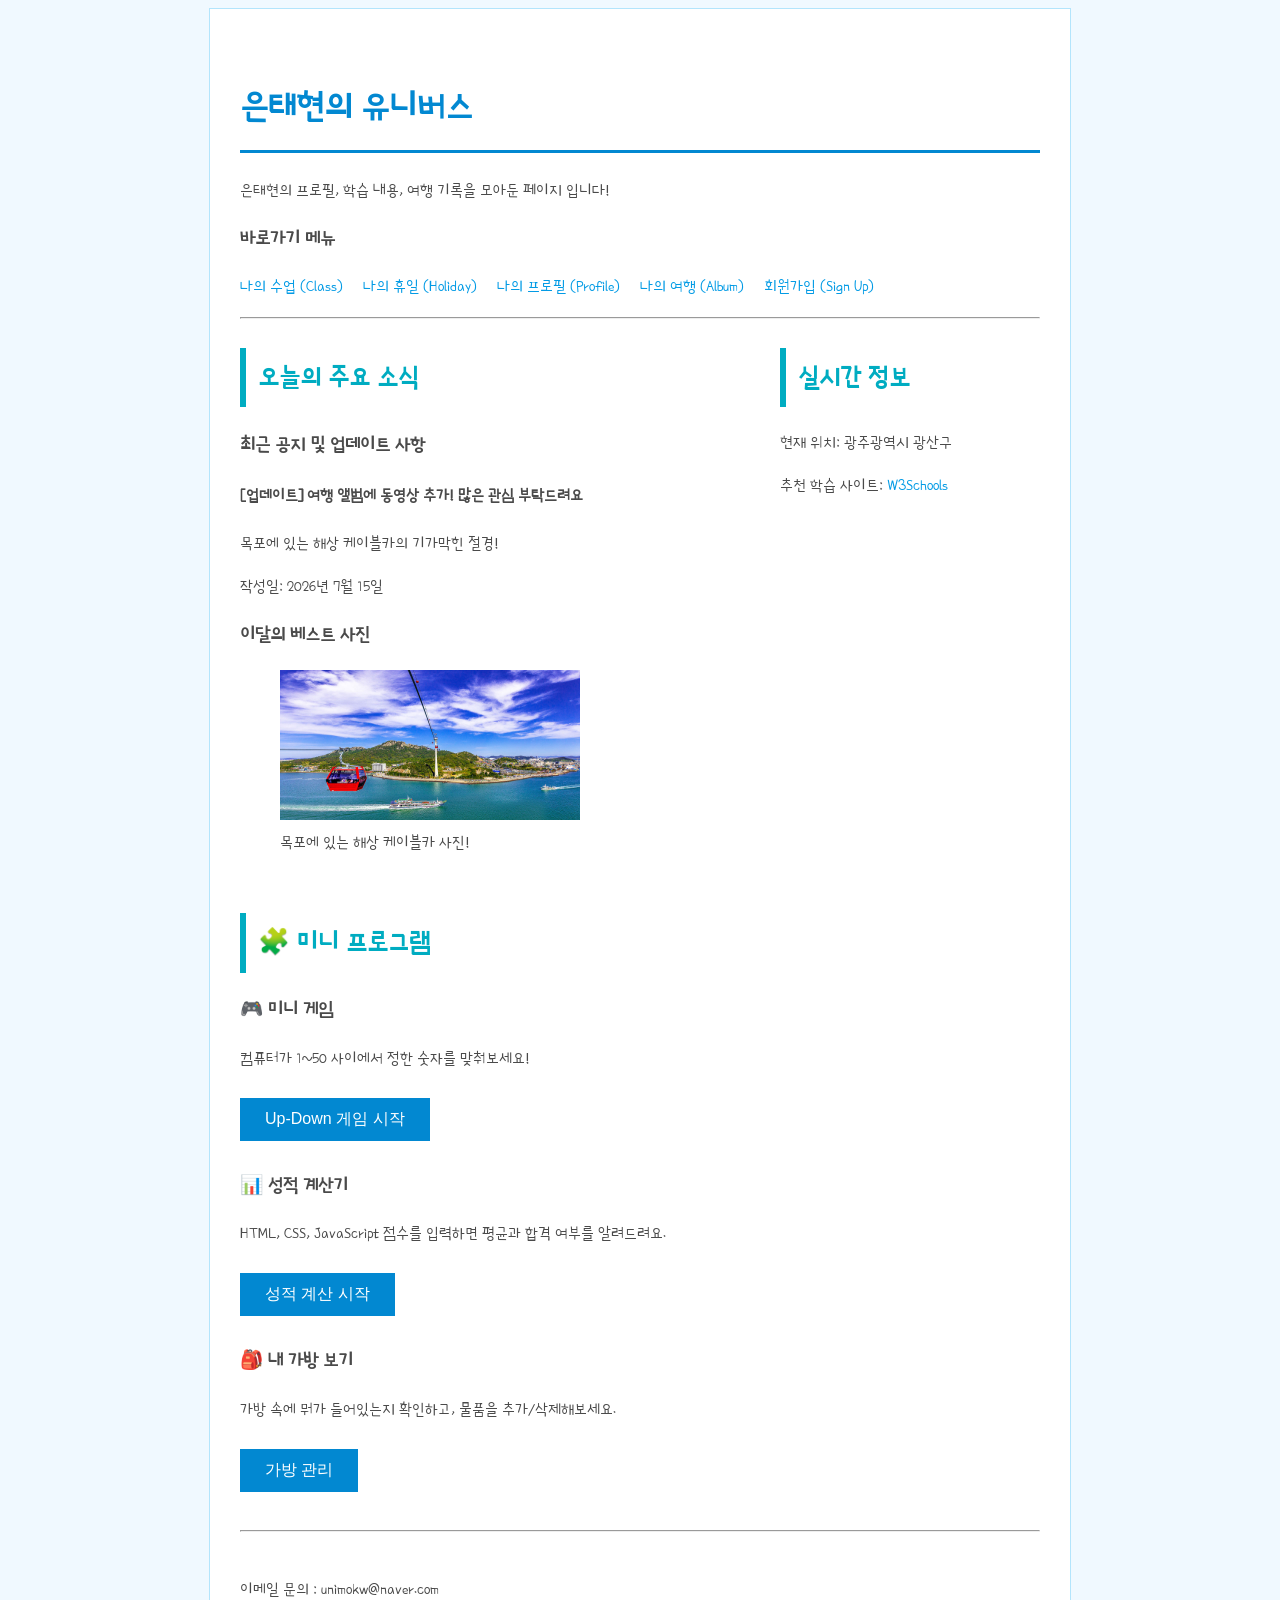
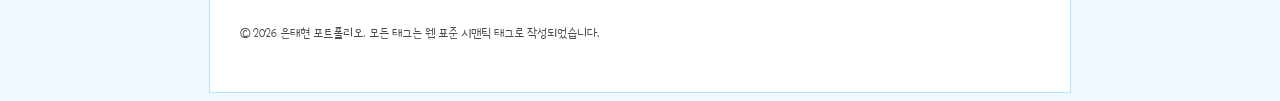
==== html/index.html @ 48a50a59 "0716 과제 - html 리팩토링" ====
<!DOCTYPE html>
<html lang="ko">
    <head>
        <meta charset="UTF-8">
        <meta name="viewport" content="width=device-width, initial-scale=1.0">
        <title>메인 페이지</title>
        <link rel="stylesheet" href="../css/style.css">
    </head>
    <body>
        <div class="container">
            <header>
                <h1 class="hero-title">은태현의 유니버스</h1>
                <p>은태현의 프로필, 학습 내용, 여행 기록을 모아둔 페이지 입니다!</p>
            </header>
            
            <nav>
                <h3>바로가기 메뉴</h3>
                <ul>
                    <li><a href="myClass.html">나의 수업 (Class)</a></li>
                    <li><a href="myHoliday.html">나의 휴일 (Holiday)</a></li>
                    <li><a href="myProfile.html">나의 프로필 (Profile)</a></li>
                    <li><a href="myTrip.html">나의 여행 (Album)</a></li>
                    <li><a href="signUp.html">회원가입 (Sign Up)</a></li>
                </ul>
            </nav>

            <hr>

            <div class="content-wrapper">
                <main>
                    <h2>오늘의 주요 소식</h2>

                    <section>
                        <h3>최근 공지 및 업데이트 사항</h3>
                        <article>
                            <h4>[업데이트] 여행 앨범에 동영상 추가! 많은 관심 부탁드려요</h4>
                            <p>목포에 있는 해상 케이블카의 기가막힌 절경!</p>
                            <p>작성일: <time datetime="2026-07-15">2026년 7월 15일</time></p>
                        </article>
                    </section>

                    <section>
                        <h3>이달의 베스트 사진</h3>
                        <figure>
                            <img src="../media/목포해상케이블카.jpg" width="300" height="150" alt="목포 해상 케이블카">
                            <figcaption>목포에 있는 해상 케이블카 사진!</figcaption>
                        </figure>
                    </section>
                </main>

                <aside>
                <h2> 실시간 정보</h2>
                <p>현재 위치: 광주광역시 광산구 </p>
                <p>추천 학습 사이트: <a href="ttps://www.w3schools.com" target="_blank">W3Schools</a></p>
                </aside>

                <section class="mini-apps">
                    <h2>🧩 미니 프로그램</h2>

                    <section>
                        <h3>🎮 미니 게임</h3>
                        <p>컴퓨터가 1~50 사이에서 정한 숫자를 맞춰보세요!</p>
                        <button type="button" class="btn-submit" onclick="startUpDownGame()">Up-Down 게임 시작</button>
                    </section>

                    <section>
                        <h3>📊 성적 계산기</h3>
                        <p>HTML, CSS, JavaScript 점수를 입력하면 평균과 합격 여부를 알려드려요.</p>
                        <button type="button" class="btn-submit" onclick="calculateGrade()">성적 계산 시작</button>
                    </section>

                    <section>
                        <h3>🎒 내 가방 보기</h3>
                        <p>가방 속에 뭐가 들어있는지 확인하고, 물품을 추가/삭제해보세요.</p>
                        <button type="button" class="btn-submit" onclick="manageBag()">가방 관리</button>
                    </section>
                </section>
                <hr>

                <footer>
                    <p>이메일 문의 : unimokw@naver.com</p>
                    <p><small>© 2026 은태현 포트폴리오. 모든 태그는 웹 표준 시맨틱 태그로 작성되었습니다.</small></p>
                </footer>
            </div>
        </div>
        <script src="../script/upDown.js"></script>
        <script src="../script/grade.js"></script>
        <script src="../script/bag.js"></script>
    </body>
</html>
---- css/style.css ----
/* 구글 폰트 서버에서 Poor Story(손글씨 느낌 폰트)를 불러옴. @import는 파일 맨 위에 있어야 적용됨. */
@import url('https://fonts.googleapis.com/css2?family=Poor+Story&display=swap');

/* =========================================
   [CSS Variables] 색상 팔레트
   ========================================= */

/*
    :root는 문서 전체(html 최상위)를 가리키는 선택자. 여기에 --변수명: 값; 형태로 커스텀 프로퍼티(CSS 변수)를
    선언해두면, 파일 어디서든 var(--변수명)으로 꺼내 쓸 수 있음.
    지금까지는 #0288d1, #81d4fa 같은 색상 코드가 파일 곳곳에 그대로 반복돼서, 나중에 "메인 색을 바꾸고 싶다"
    같은 요청이 오면 하드코딩된 값을 일일이 찾아서 고쳐야 했음. 변수로 한 곳에 모아두면 여기 값 하나만
    바꿔도 그 변수를 쓰는 모든 곳이 한 번에 바뀌고, 이름(--color-primary 등)만 봐도 "어떤 역할의 색인지"
    바로 알 수 있어서 가독성도 좋아짐.
*/
:root {
    --color-primary: #0288d1;
    --color-primary-dark: #01579b;
    --color-secondary: #00acc1;
    --color-link: #039be5;
    --color-text: #4a4a4a;
    --color-bg: #f0f9ff;
    --color-bg-soft: #f8fdff;
    --color-white: #ffffff;
    --color-border: #81d4fa;
    --color-border-light: #e1f5fe;
    --color-accent-light: #b3e5fc;
}

/* =========================================
   [미션1] 전체 테마 및 텍스트 Styling
   ========================================= */

/*
    body: 페이지 전체 기본값. font-family/color는 자식 요소가 따로 지정 안 하면 그대로 상속됨.
    font-family 바꾸면 전체 글씨체, color 바꾸면 기본 글자색, background-color 바꾸면 전체 배경 톤이 바뀜.
    line-height는 줄간격(font-size 배수) - 키우면 문단이 여유롭게, 줄이면 촘촘해짐.
*/
body {
    font-family: 'Poor Story', cursive;
    line-height: 1.7;
    color: var(--color-text);
    background-color: var(--color-bg);
}

/*
    h1/h2: 제목 태그 꾸미기. body보다 구체적인 선택자라 color가 우선 적용됨.
    font-size(rem = 기본 16px 기준 배수)로 크기, padding으로 테두리 안쪽 여백,
    border-bottom/left로 강조선을 넣어 본문과 구분되게 함.
    h1은 밑줄형(border-bottom), h2는 왼쪽 세로띠형(border-left)으로 서로 다른 느낌을 줌.
*/
h1 {
    color: var(--color-primary);
    font-size: 2.2rem;
    padding: 14px 0;
    border-bottom: 3px solid var(--color-primary);
}

h2 {
    color: var(--color-secondary);
    font-size: 1.6rem;
    padding: 8px 0 8px 12px;
    border-left: 6px solid var(--color-secondary);
}

/*
    a / a:hover: 링크 스타일. text-decoration: none으로 기본 밑줄을 없애고,
    :hover(마우스를 올렸을 때만 적용되는 가상 클래스)에서 색을 진하게 바꾸고 밑줄을 다시 보여줘서
    "클릭 가능한 상태"를 알려줌.
*/
a {
    color: var(--color-link);
    text-decoration: none;
}

a:hover {
    color: var(--color-primary-dark);
    text-decoration: underline;
}

/* =========================================
   [미션2] 박스 모델의 이해
   ========================================= */

/*
    .container: 클래스 선택자(.클래스명)라 class="container"가 붙은 요소에만 적용됨.
    width로 박스의 가로 폭을 제한하고, margin: 0 auto(위아래 0, 좌우 auto)를 주면
    브라우저가 남는 좌우 공간을 똑같이 나눠 가져서 박스 자체가 화면 가운데로 이동함
    (박스 모델을 이용한 대표적인 가운데 정렬 방법).
    border/padding/background-color는 이 박스를 하나의 카드처럼 보이게 꾸며줌
    (padding은 테두리 안쪽 여백, border는 테두리 선).
*/
.container {
    width: 800px;
    margin: 0 auto;
    padding: 30px;
    background-color: var(--color-white);
    border: 1px solid var(--color-accent-light);
}

/*
    myTrip.html 전용: .trip-card(여행 사진+설명)와 .video-card(브이로그 영상)를
    그룹 선택자(,)로 묶어서 같은 카드 스타일을 한 번에 적용함.
    background-color/border로 경계를 주고, padding(안쪽 여백)과
    margin(카드 사이 바깥 여백)을 줘서 서로 분리된 카드처럼 보이게 함.
*/
.trip-card,
.video-card {
    background-color: var(--color-bg);
    border: 1px solid var(--color-border);
    padding: 16px;
    margin: 16px 0;
    text-align: center;
}

/*
    myClass.html 전용: 시간표 table 꾸미기.
    table의 width로 테이블 전체 가로 폭을, th/td의 padding으로 셀 안쪽 여백을 넉넉하게 줘서
    답답해 보이지 않게 하고, border로 각 셀의 경계를 명확히 함.
    th는 배경색+글자색을 반전시켜 "제목 행"임을 구분되게 함.
    tr:nth-child(even)은 짝수 번째 행에만 배경색을 줘서 줄무늬(지브라) 효과를 내고,
    tr:hover는 마우스를 올린 행만 강조색으로 바뀌어 지금 보고 있는 줄을 찾기 쉽게 함.
*/
table {
    width: 100%;
    border: 1px solid var(--color-border);
}

th {
    background-color: var(--color-primary);
    color: var(--color-white);
    padding: 10px;
}

td {
    padding: 10px;
    border: 1px solid var(--color-border-light);
    text-align: center;
    transition: background-color 0.2s ease;
}

tr:nth-child(even) td {
    background-color: var(--color-bg);
}

tr:hover td {
    background-color: var(--color-accent-light);
}

/* =========================================
   [미션3] 가독성 높은 회원가입 폼
   ========================================= */

/*
    1) 입력창 크기 키우기
    signUp.html의 텍스트/비밀번호/날짜 입력창에는 공통으로 class="form-input"을 붙여뒀고,
    select/textarea는 태그 이름 자체로 구분 가능해서 요소 선택자를 그대로 씀.
    padding을 키우면 안쪽 여백이 늘어나 입력창 자체가 커 보이고, font-size를 키우면 글자가 커져 가독성이 좋아짐.
    :focus(입력창을 클릭해서 포커스를 줬을 때만 적용되는 가상 클래스)에서 테두리색을 바꿔서
    지금 어떤 입력창에 커서가 있는지 한눈에 보이게 함.
*/
.form-input,
select,
textarea {
    padding: 8px 10px;
    font-size: 1rem;
    border: 1px solid var(--color-border);
    background-color: var(--color-white);
    color: var(--color-text);
}

.form-input:focus,
select:focus,
textarea:focus {
    border: 1px solid var(--color-primary);
    background-color: var(--color-bg);
}

/*
    2) fieldset 그룹 테두리 다듬기
    브라우저 기본 fieldset 테두리는 얇고 회색이라 밋밋함. border 두께/색을 바꾸고
    padding으로 안쪽 여백을, margin으로 그룹 사이 바깥 여백을 줘서 그룹이 서로 답답하지 않게 분리됨.
    legend(그룹 제목)는 color/font-size로 강조해서 "여기부터 새로운 입력 그룹"임을 알려줌.
*/
fieldset {
    border: 2px solid var(--color-border);
    padding: 16px 20px;
    margin: 16px 0;
    background-color: var(--color-bg-soft);
}

legend {
    color: var(--color-primary);
    font-size: 1.1rem;
    padding: 0 8px;
}

/*
    3) 버튼 꾸미기
    .btn-submit(제출)은 배경을 꽉 채운 파란 버튼으로, .btn-reset(초기화)은 테두리만 있는
    흰 배경 버튼으로 구분해서 "이게 더 중요한 동작"이라는 걸 색으로 알려줌.
    :hover에서 색을 진하게/연하게 바꿔서 버튼 위에 마우스가 있음을 알려줌.
*/
.btn-submit {
    background-color: var(--color-primary);
    color: var(--color-white);
    border: 1px solid var(--color-primary);
    padding: 10px 24px;
    font-size: 1rem;
    margin: 10px 8px 10px 0;
}

.btn-submit:hover {
    background-color: var(--color-primary-dark);
    border: 1px solid var(--color-primary-dark);
}

.btn-reset {
    background-color: var(--color-white);
    color: var(--color-primary);
    border: 1px solid var(--color-primary);
    padding: 10px 24px;
    font-size: 1rem;
    margin: 10px 8px;
}

.btn-reset:hover {
    background-color: var(--color-bg);
}

/* =========================================
   [미션4] Flex와 Grid로 레이아웃 잡기
   ========================================= */

/*
    index.html 전용: "바로가기 메뉴"의 ul을 Flexbox로 바꿈.
    display: flex를 주면 li(원래는 위→아래로 쌓이는 block 요소)들이 가로 한 줄로 나란히 배치됨.
    list-style: none으로 기본 점(•) 마커를 없애고, gap으로 항목 사이 간격을 주고,
    padding: 0으로 ul 기본 들여쓰기를 제거해서 메뉴처럼 보이게 함.
    flex-wrap: wrap을 주면 화면이 좁아져 한 줄에 다 안 들어갈 때 다음 줄로 자연스럽게 넘어감.
*/
nav ul {
    display: flex;
    flex-wrap: wrap;
    list-style: none;
    gap: 12px 20px;
    padding: 0;
}

/*
    index.html 전용: .content-wrapper(main + aside + hr + footer를 담은 박스)를 Flexbox 컨테이너로 만들어
    main과 aside가 세로로 쌓이지 않고 가로로 나란히 배치되게 함.
    flex-wrap: wrap을 켜두고, hr/footer에는 flex-basis: 100%를 줘서
    "한 줄을 통째로 차지하게" 만들어 강제로 다음 줄로 넘어가게 하는 방식임
    (main+aside가 첫 줄을 이미 꽉 채웠기 때문에, 100%를 요구하는 다음 요소는 자리가 없어 줄바꿈됨).
*/
.content-wrapper {
    display: flex;
    flex-wrap: wrap;
    gap: 20px;
}

/*
    main은 flex: 2, aside는 flex: 1로 줘서 가로 공간을 2:1 비율로 나눠 가짐
    (main이 핵심 콘텐츠라 더 넓게, aside는 보조 정보라 좁게).
*/
.content-wrapper main {
    flex: 2;
    min-width: 0;
}

.content-wrapper aside {
    flex: 1;
    min-width: 0;
}

/* hr, footer, .mini-apps는 항상 자기 줄을 통째로 차지하게 해서 main/aside 아래로 자연스럽게 이어지게 함 */
.content-wrapper hr,
.content-wrapper footer,
.content-wrapper .mini-apps {
    flex-basis: 100%;
}

/*
    myTrip.html 전용: .trip-grid-container(여행 카드 3장을 담은 박스)를 CSS Grid로 바꿔
    카드들을 3열 바둑판 모양으로 배치함.
    grid-template-columns: repeat(3, 1fr)은 "똑같은 폭(1fr)의 열을 3개 만들라"는 뜻이고,
    gap으로 카드 사이 가로/세로 간격을 줌.
*/
.trip-grid-container {
    display: grid;
    grid-template-columns: repeat(3, 1fr);
    gap: 20px;
}

/* 그리드가 이미 gap으로 카드 사이 간격을 만들어주므로, 기존 .trip-card의 위아래 margin은 중복이라 제거함 */
.trip-grid-container .trip-card {
    margin: 0;
}

/*
    카드 안 img 태그에는 HTML width="400" 속성이 박혀 있는데, 3열 그리드에서는 칸 폭이 400px보다 좁아져
    이미지가 카드 밖으로 삐져나올 수 있음. CSS width: 100%로 "부모(카드) 폭에 맞춰라"라고 덮어써서
    칸 크기에 맞게 자연스럽게 줄어들게 하고, height: auto로 원본 가로세로 비율을 유지함.
*/
.trip-grid-container .trip-card img {
    width: 100%;
    height: auto;
}

/*
    signUp.html 전용: 라벨+입력창 한 쌍으로 이루어진 <p class="form-row"> 행들을 Flexbox로 정렬함.
    display: flex + align-items: center로 라벨과 입력창을 세로 가운데 기준으로 나란히 배치하고,
    label에 flex: 0 0 110px(늘어나지도 줄어들지도 않는 고정 110px)를 줘서
    "아이디:", "비밀번호:", "이메일:" 같은 라벨들의 폭이 전부 똑같이 맞춰지게 함
    → 그 뒤에 오는 입력창들의 시작 위치가 세로로 가지런히 정렬되어 보임.
*/
.form-row {
    display: flex;
    align-items: center;
    flex-wrap: wrap;
    gap: 8px;
}

.form-row label {
    flex: 0 0 110px;
    white-space: nowrap;
}

/*
    myProfile.html 전용: 프로필 사진과 타이틀을 담은 header(.profile-header)를 Flexbox로 만듦.
    flex-direction: column을 주면 자식 요소(h1, img)가 HTML에 쓴 순서 그대로 위→아래로 쌓임.
    align-items: flex-start로 왼쪽 정렬을 줘서, 페이지의 나머지 본문(main, footer 등)과
    같은 왼쪽 기준선에 맞춰지게 함(가운데 정렬하면 이 영역만 붕 떠 보이는 느낌이 들어서 제외).
*/
.profile-header {
    display: flex;
    flex-direction: column;
    align-items: flex-start;
    gap: 16px;
}

/* =========================================
   [미션5] 스마트폰에서 보기 (반응형 웹 디자인)
   ========================================= */

/*
    Media Query: 화면 폭이 786px 이하(스마트폰 등 좁은 화면)일 때만 안의 규칙들이 적용됨.
    786px보다 넓은 화면(PC/태블릿)에서는 이 블록이 무시되고 원래(미션4) 스타일 그대로 유지됨.
*/
@media (max-width: 786px) {
    /*
        .container는 width: 800px으로 고정돼 있어서, 화면이 그보다 좁아지면 콘텐츠가 넘쳐
        가로 스크롤이 생기고 레이아웃이 깨짐. 좁은 화면에서는 width: 100%로 바꿔
        "화면 폭에 맞춰라"로 전환하고, box-sizing: border-box로 padding이 폭에 포함되게 해서
        padding 때문에 다시 넘치지 않게 함. padding 자체도 살짝 줄여 여백 낭비를 줄임.
    */
    .container {
        width: 100%;
        box-sizing: border-box;
        padding: 16px;
    }

    /*
        index.html 전용: 미션4에서 가로로 나란히 배치했던 바로가기 메뉴(nav ul)를
        flex-direction: column으로 다시 세로 1열로 쌓음.
    */
    nav ul {
        flex-direction: column;
    }

    /*
        index.html 전용: main과 aside를 가로 2:1로 나눴던 .content-wrapper를
        flex-direction: column으로 바꿔 위아래로 쌓이는 세로 1열 구조로 전환함.
        main { flex: 2 }, aside { flex: 1 } 같은 비율 설정은 flex-direction: column에서는
        가로 폭이 아니라 세로 높이 비율로 해석되어 버리므로, flex-basis를 auto로 되돌려
        각자 내용물 높이만큼만 차지하게 함.
    */
    .content-wrapper {
        flex-direction: column;
    }

    .content-wrapper main,
    .content-wrapper aside {
        flex: auto;
    }

    /*
        myTrip.html 전용: 3열이었던 grid-template-columns를 1열로 바꿔서
        카드가 위아래로 하나씩 쌓이게 함.
    */
    .trip-grid-container {
        grid-template-columns: 1fr;
    }

    /*
        signUp.html 전용: 786px 이하에서는 .form-row를 flex-direction: column으로 바꿔
        라벨이 입력창 위에 오도록 세로로 쌓음. 좁은 화면에서 라벨 폭을 110px로 고정해두면
        입력창이 설 자리가 부족해지므로, flex-basis를 auto로 되돌려 라벨이 자기 글자 길이만큼만 차지하게 함.
    */
    .form-row {
        flex-direction: column;
        align-items: flex-start;
    }

    .form-row label {
        flex-basis: auto;
    }

    /*
        myClass.html 전용: 시간표 table은 열이 많아서 화면이 좁아지면 억지로 욱여넣기보다
        가로 스크롤로 보는 게 더 자연스러움. .table-scroll(table을 감싼 div)에 overflow-x: auto를 줘서
        table 폭이 화면보다 넓어지면 그 부분만 좌우로 스크롤할 수 있게 함(레이아웃 자체는 안 깨짐).
    */
    .table-scroll {
        overflow-x: auto;
    }
}

/* =========================================
   [미션6] 생동감을 불어넣는 애니메이션
   ========================================= */

/*
    1) 부드러운 색 전환: transition은 "어떤 속성이 바뀔 때 그 변화를 몇 초에 걸쳐 서서히 보여줄지"를 정함.
    transition이 없으면 :hover로 색이 바뀌는 순간 색이 즉시(0초) 뚝 바뀌어 딱딱해 보임.
    a(내비게이션 메뉴 링크 포함)는 color가, 버튼들은 background-color/color/border-color가
    :hover 시점에 바뀌므로, 그 속성들에 transition을 걸어 부드럽게 바뀌게 함.
*/
a {
    transition: color 0.2s ease;
}

.btn-submit,
.btn-reset {
    transition: background-color 0.2s ease, color 0.2s ease, border-color 0.2s ease;
}

/*
    2) 여행 카드 호버 효과: 평소엔 은은한 그림자만 있다가, 마우스를 올리면(:hover)
    transform: translateY(-8px)로 카드를 위로 8px 띄우고, box-shadow를 더 크고 진하게 바꿔
    "카드가 화면 위로 떠오르는" 느낌을 줌. transition을 걸어두면 이 변화가 순간이동이 아니라
    부드럽게 떠오르는 움직임으로 보임. 사진 카드(.trip-card)뿐 아니라 브이로그 카드(.video-card)에도
    같은 효과를 줘서 "여행 앨범 카드"라는 느낌을 통일시킴.
*/
.trip-card,
.video-card {
    box-shadow: 0 2px 6px rgba(0, 0, 0, 0.08);
    transition: transform 0.25s ease, box-shadow 0.25s ease;
}

.trip-card:hover,
.video-card:hover {
    transform: translateY(-8px);
    box-shadow: 0 14px 24px rgba(0, 0, 0, 0.2);
}

/*
    myProfile.html 전용: 프로필 사진에 마우스를 올리면 transform: scale(1.08)로 살짝(8%) 확대되게 함.
    transition을 걸어 순간적으로 커지는 게 아니라 부드럽게 확대되는 느낌을 줌.
*/
.profile-header img {
    transition: transform 0.25s ease;
}

.profile-header img:hover {
    transform: scale(1.08);
}

/*
    3) index.html 등장 애니메이션: @keyframes로 "시간에 따라 스타일이 어떻게 변할지"를 미리 정의하고,
    animation 속성으로 그 keyframes를 실제 요소에 적용함.
    fadeInDown: 처음엔 투명(opacity: 0)하고 위로 12px 떠있다가(translateY(-12px)),
    끝날 땐 완전히 보이고(opacity: 1) 제자리(translateY(0))로 내려오는 움직임.
    .hero-title(index.html의 h1에만 붙인 클래스)에 이 keyframes를 0.8초 동안 재생해서
    페이지가 열리자마자 타이틀이 부드럽게 나타나 보이게 함. forwards는 애니메이션이 끝난 뒤에도
    마지막 상태(완전히 보이는 상태)를 그대로 유지하라는 뜻.
*/
@keyframes fadeInDown {
    from {
        opacity: 0;
        transform: translateY(-12px);
    }
    to {
        opacity: 1;
        transform: translateY(0);
    }
}

.hero-title {
    animation: fadeInDown 0.8s ease-out forwards;
}
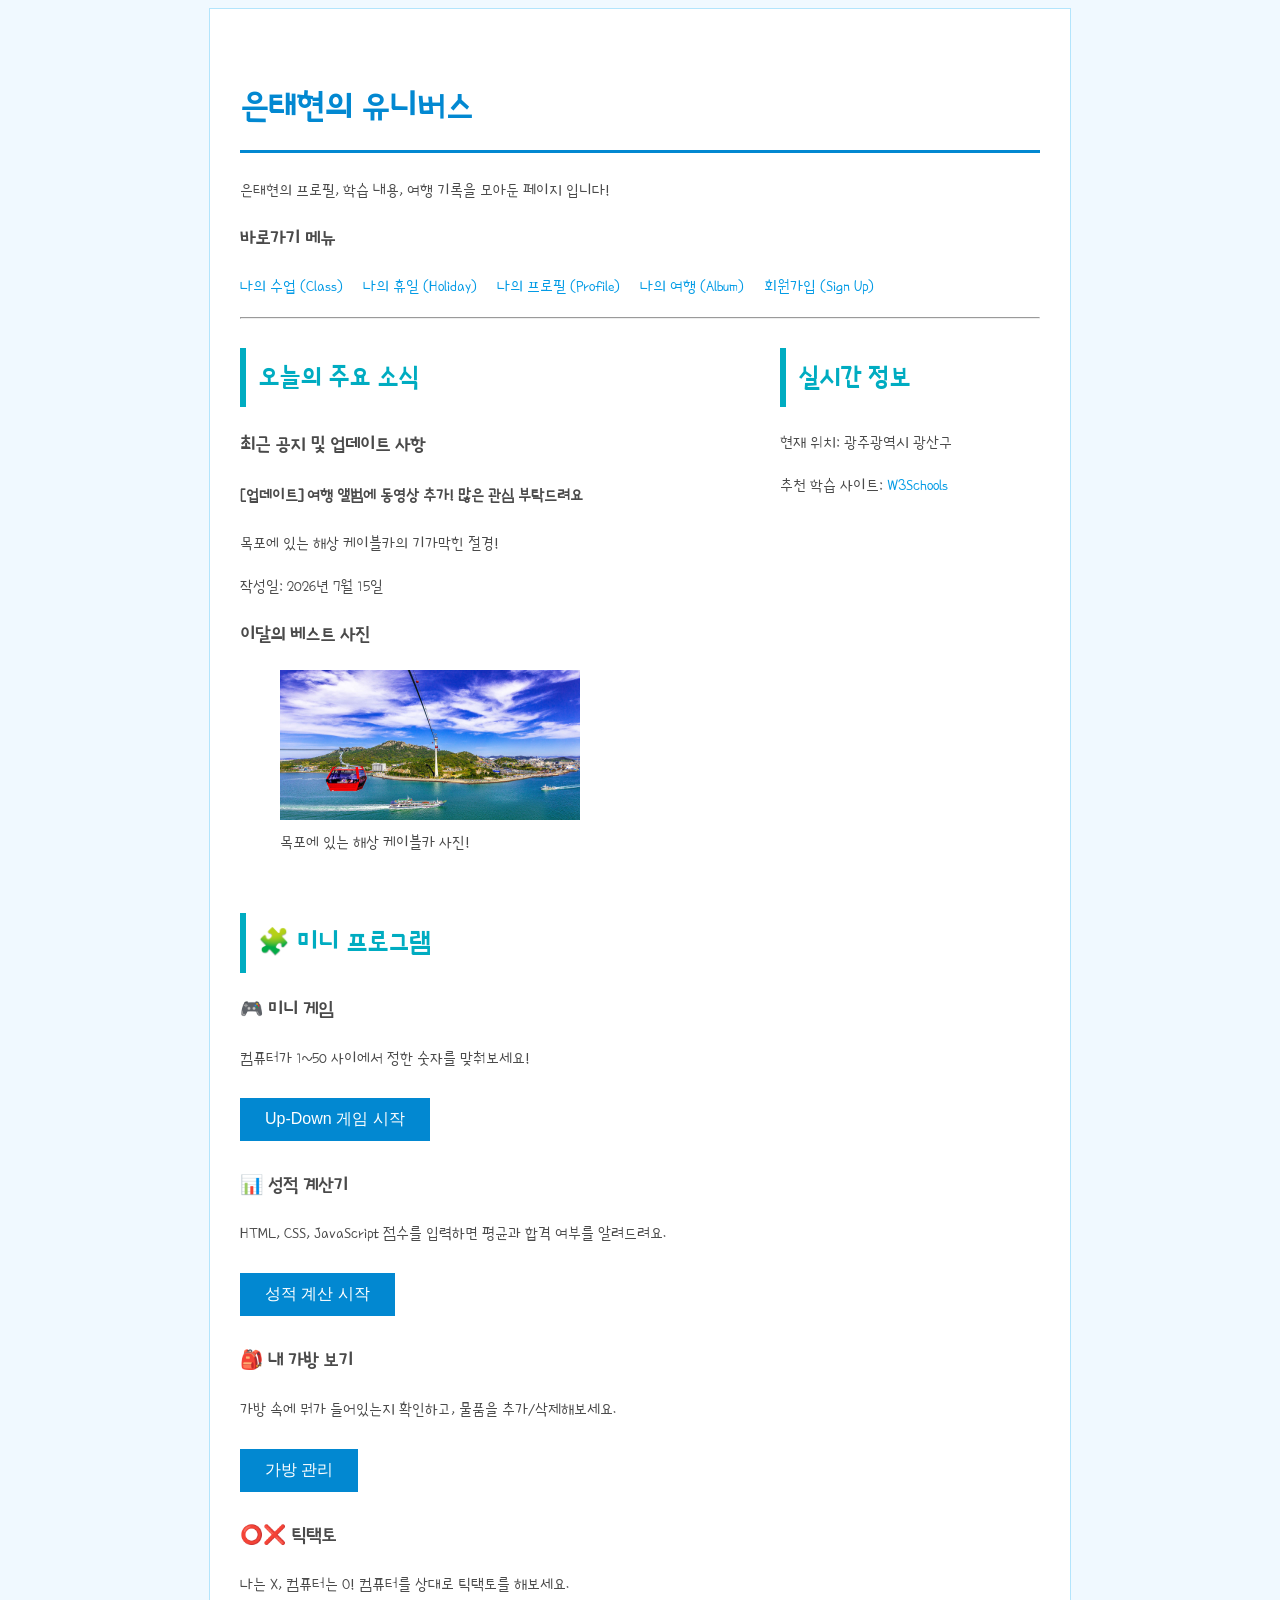
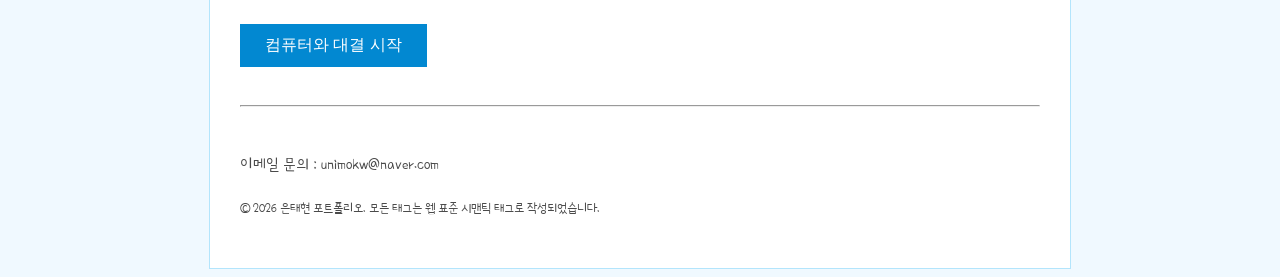
==== commit eb80a68d: "0716 과제 - 회원가입 페이지 size 수정 및 index 페이지 틱택토 기능 추가" ====
--- a/html/index.html
+++ b/html/index.html
@@ -74,6 +74,12 @@
                         <p>가방 속에 뭐가 들어있는지 확인하고, 물품을 추가/삭제해보세요.</p>
                         <button type="button" class="btn-submit" onclick="manageBag()">가방 관리</button>
                     </section>
+
+                    <section>
+                        <h3>⭕❌ 틱택토</h3>
+                        <p>나는 X, 컴퓨터는 O! 컴퓨터를 상대로 틱택토를 해보세요.</p>
+                        <button type="button" class="btn-submit" onclick="playTicTacToe()">컴퓨터와 대결 시작</button>
+                    </section>
                 </section>
                 <hr>
 
@@ -86,5 +92,6 @@
         <script src="../script/upDown.js"></script>
         <script src="../script/grade.js"></script>
         <script src="../script/bag.js"></script>
+        <script src="../script/ticTacToe.js"></script>
     </body>
 </html>
--- a/css/style.css
+++ b/css/style.css
@@ -167,6 +167,7 @@
     border: 1px solid var(--color-border);
     background-color: var(--color-white);
     color: var(--color-text);
+    max-width: 100%;
 }
 
 .form-input:focus,
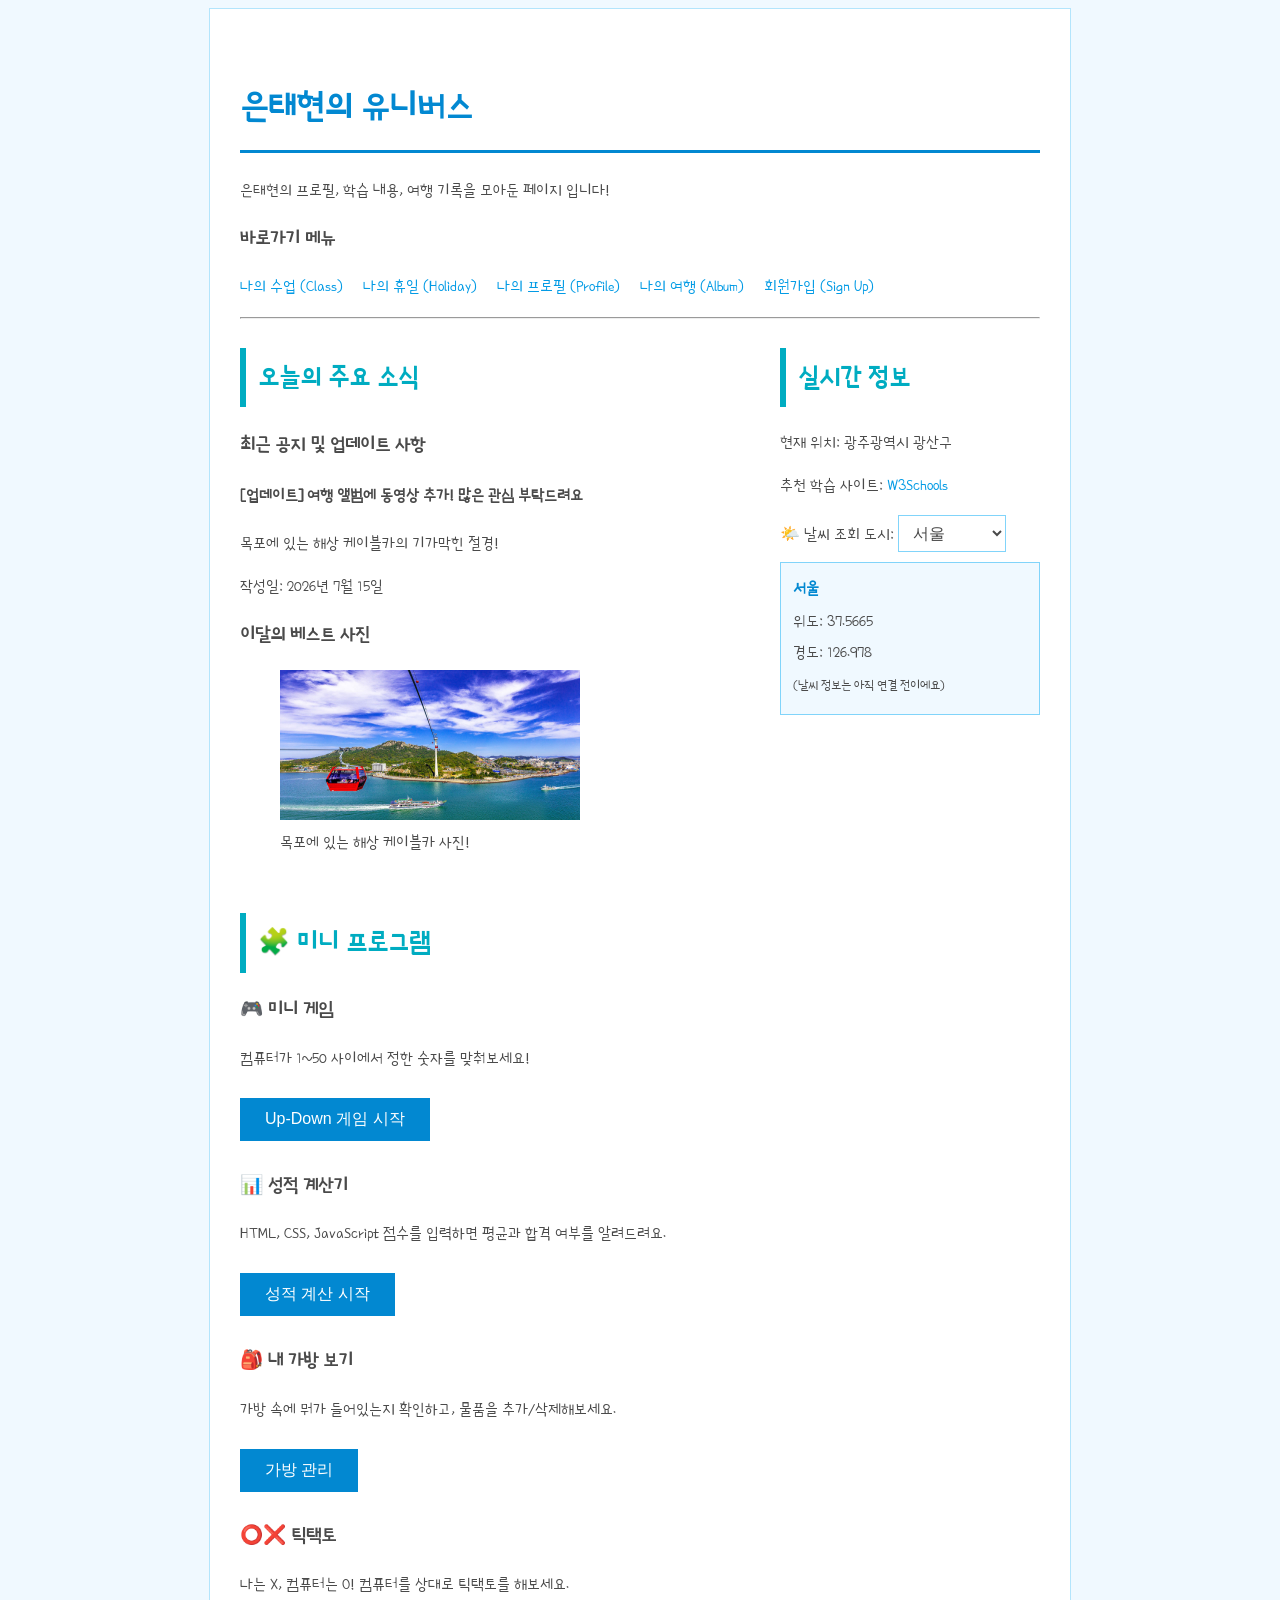
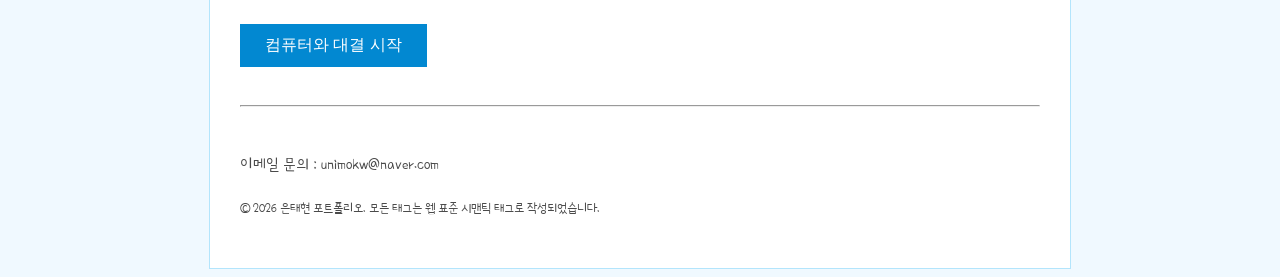
==== commit 581f9904: "0716 과제 - 실시간 날씨 - DOM / 이벤트" ====
--- a/html/index.html
+++ b/html/index.html
@@ -52,6 +52,28 @@
                 <h2> 실시간 정보</h2>
                 <p>현재 위치: 광주광역시 광산구 </p>
                 <p>추천 학습 사이트: <a href="ttps://www.w3schools.com" target="_blank">W3Schools</a></p>
+
+                <div class="weather-widget">
+                    <label for="city-select">🌤️ 날씨 조회 도시: </label>
+                    <select id="city-select">
+                        <optgroup label="국내">
+                            <option value="seoul">서울</option>
+                            <option value="busan">부산</option>
+                            <option value="gwangju">광주</option>
+                            <option value="incheon">인천</option>
+                            <option value="jeju">제주</option>
+                        </optgroup>
+                        <optgroup label="해외">
+                            <option value="tokyo">도쿄</option>
+                            <option value="newyork">뉴욕</option>
+                            <option value="paris">파리</option>
+                            <option value="london">런던</option>
+                            <option value="sydney">시드니</option>
+                        </optgroup>
+                    </select>
+
+                    <div id="weather-box"></div>
+                </div>
                 </aside>
 
                 <section class="mini-apps">
@@ -93,5 +115,6 @@
         <script src="../script/grade.js"></script>
         <script src="../script/bag.js"></script>
         <script src="../script/ticTacToe.js"></script>
+        <script src="../script/weather.js"></script>
     </body>
 </html>
--- a/css/style.css
+++ b/css/style.css
@@ -491,3 +491,24 @@
 .hero-title {
     animation: fadeInDown 0.8s ease-out forwards;
 }
+
+/* index.html 전용: 도시별 날씨(위경도) 조회 위젯. select 아래 여백을 주고, 결과 박스는 카드처럼 꾸밈 */
+.weather-widget {
+    margin-top: 16px;
+}
+
+#weather-box {
+    margin-top: 10px;
+    padding: 12px;
+    border: 1px solid var(--color-border);
+    background-color: var(--color-bg);
+}
+
+#weather-box h4 {
+    margin: 0 0 6px;
+    color: var(--color-primary);
+}
+
+#weather-box p {
+    margin: 4px 0;
+}
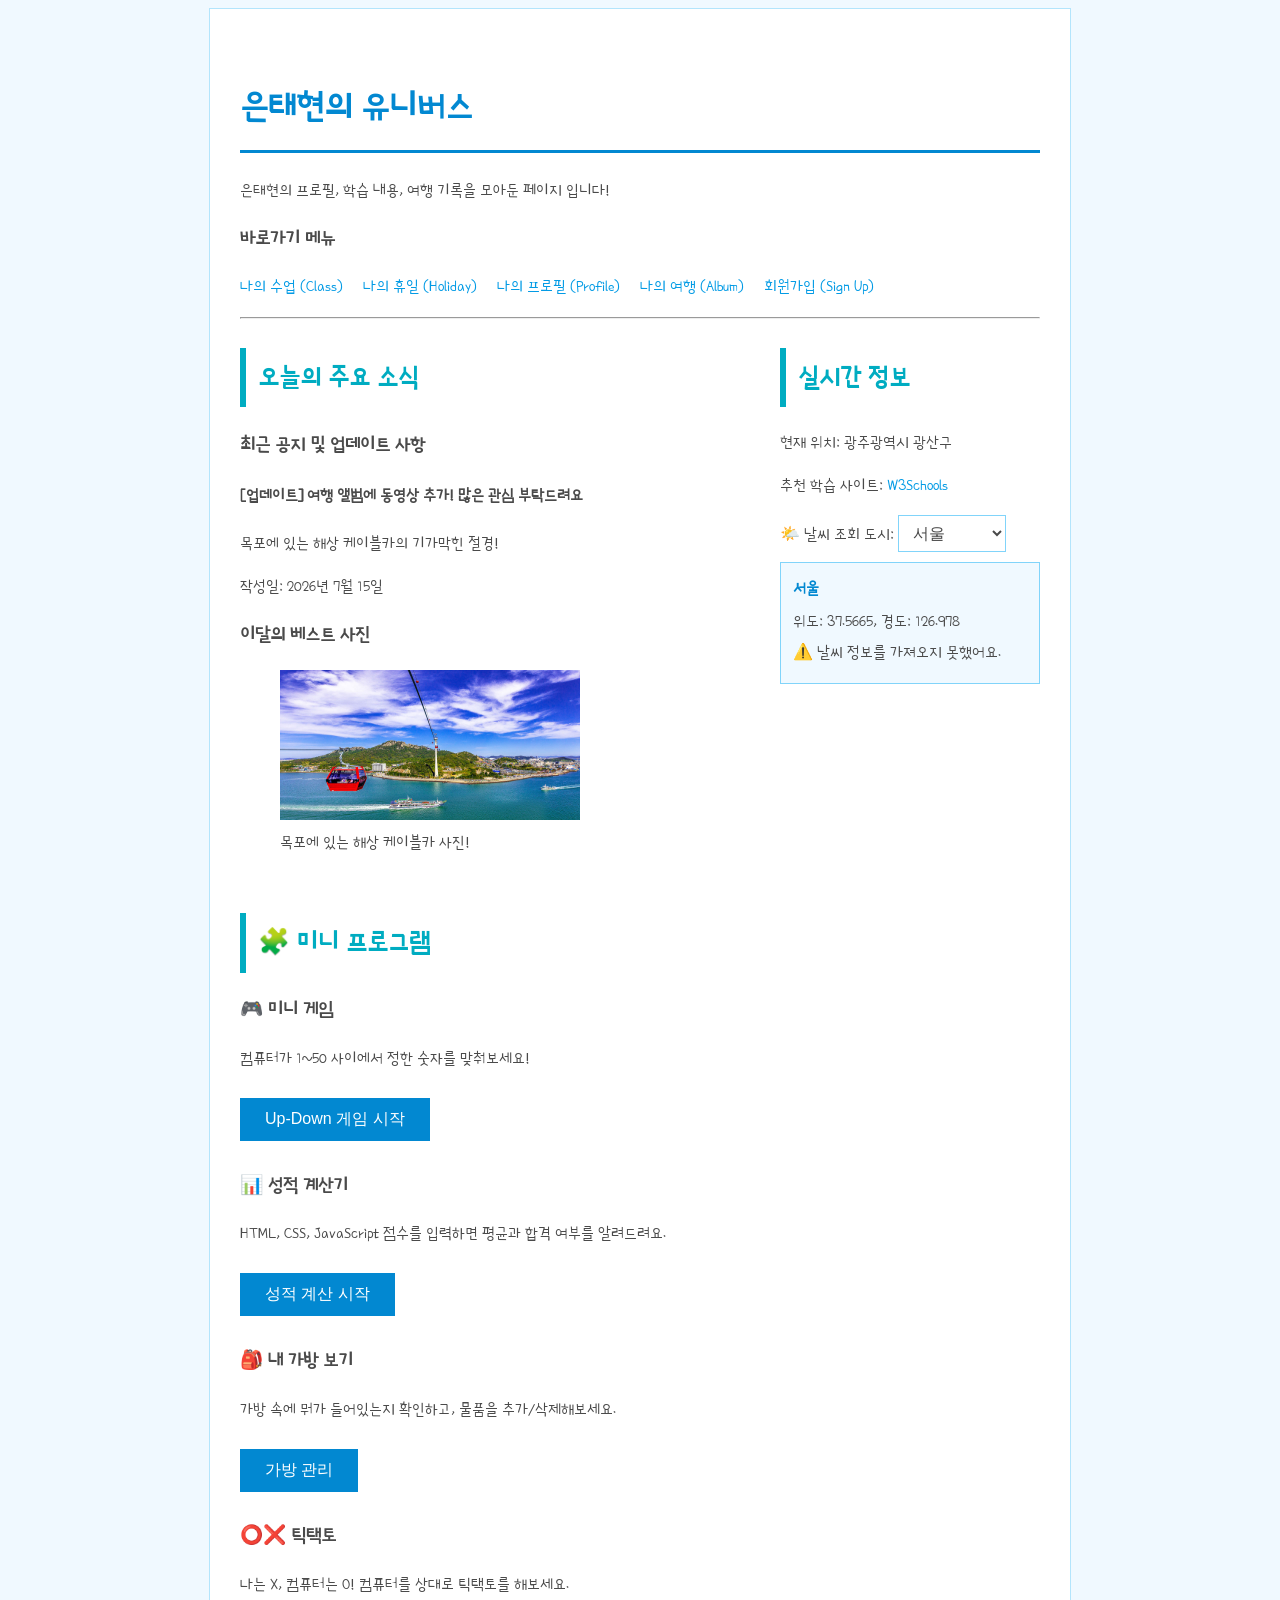
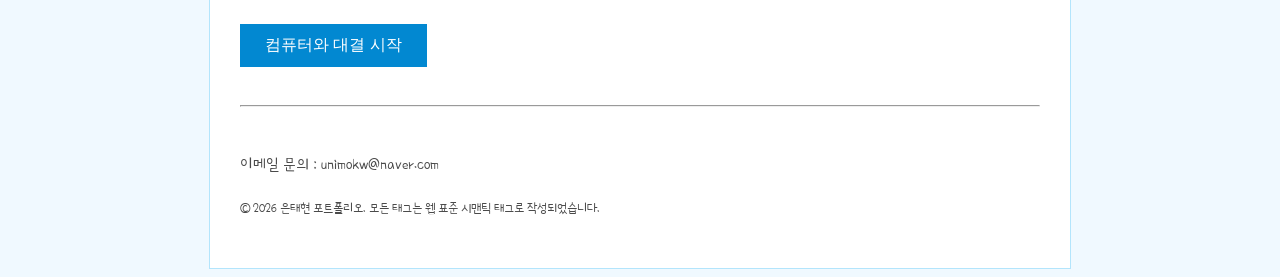
==== commit 665400c3: "0716 과제 - 실시간 날씨 - 모듈 분리" ====
--- a/html/index.html
+++ b/html/index.html
@@ -115,6 +115,6 @@
         <script src="../script/grade.js"></script>
         <script src="../script/bag.js"></script>
         <script src="../script/ticTacToe.js"></script>
-        <script src="../script/weather.js"></script>
+        <script type="module" src="../script/realtimeInfo.js"></script>
     </body>
 </html>
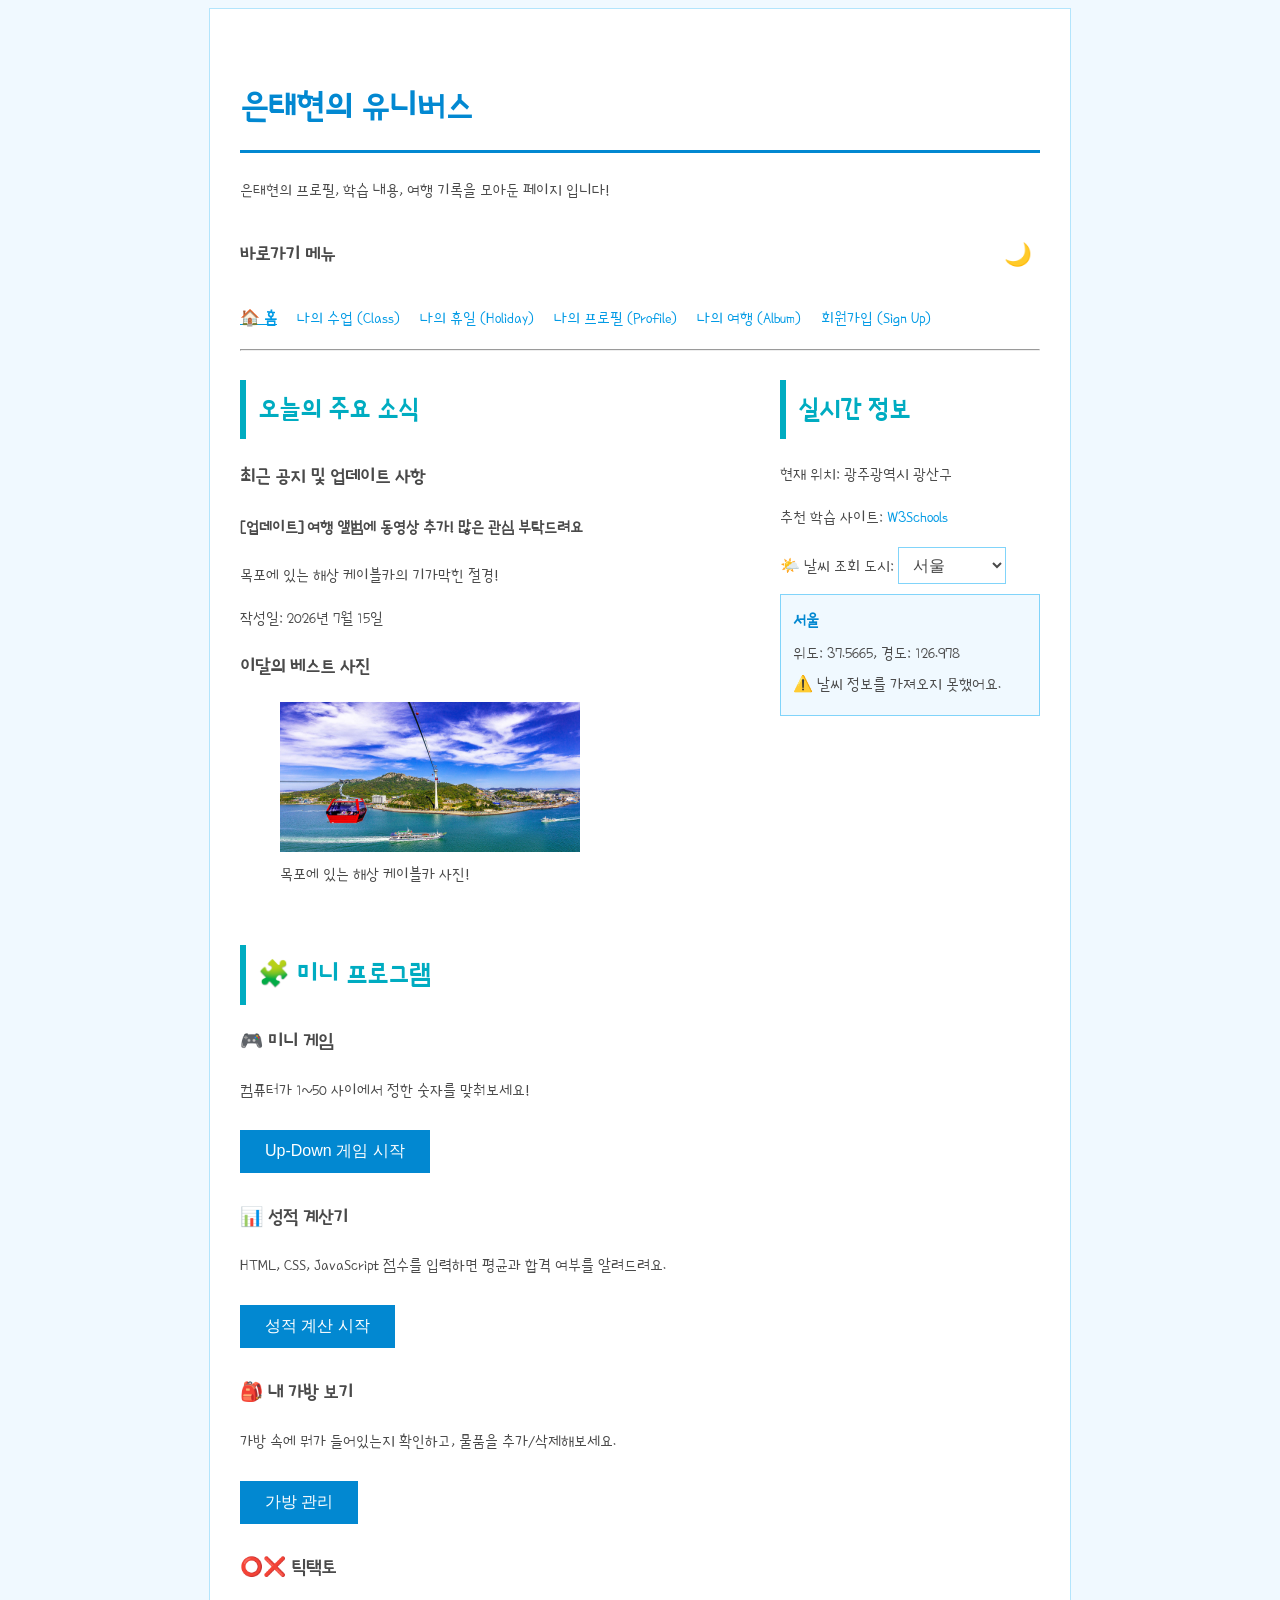
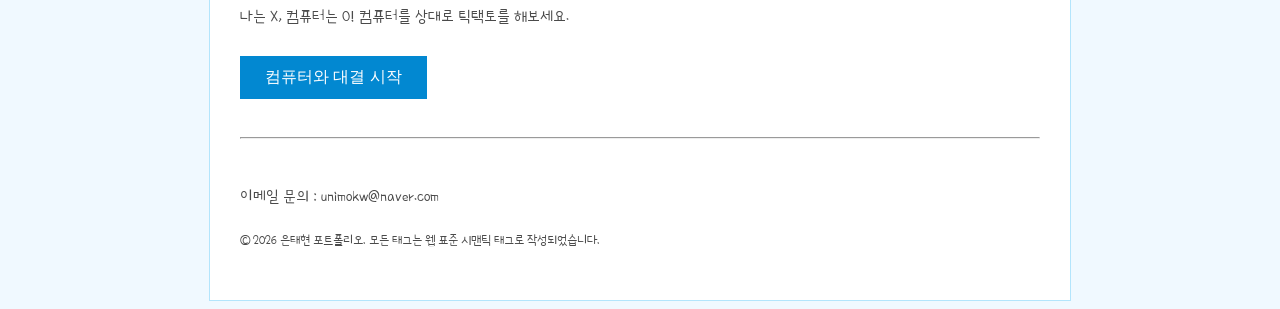
==== commit fd963539: "0716 과제 - nav/footer 전체 추가 + 라이트/다크 모드 추가" ====
--- a/html/index.html
+++ b/html/index.html
@@ -4,6 +4,7 @@
         <meta charset="UTF-8">
         <meta name="viewport" content="width=device-width, initial-scale=1.0">
         <title>메인 페이지</title>
+        <link rel="icon" href="data:image/svg+xml,<svg xmlns='http://www.w3.org/2000/svg' viewBox='0 0 100 100'><text y='.9em' font-size='90'>🪐</text></svg>">
         <link rel="stylesheet" href="../css/style.css">
     </head>
     <body>
@@ -14,8 +15,12 @@
             </header>
             
             <nav>
-                <h3>바로가기 메뉴</h3>
+                <div class="nav-top">
+                    <h3>바로가기 메뉴</h3>
+                    <button type="button" id="theme-toggle" class="theme-toggle-btn" aria-label="다크모드 전환">🌙</button>
+                </div>
                 <ul>
+                    <li><a href="index.html" aria-current="page">🏠 홈</a></li>
                     <li><a href="myClass.html">나의 수업 (Class)</a></li>
                     <li><a href="myHoliday.html">나의 휴일 (Holiday)</a></li>
                     <li><a href="myProfile.html">나의 프로필 (Profile)</a></li>
@@ -51,7 +56,7 @@
                 <aside>
                 <h2> 실시간 정보</h2>
                 <p>현재 위치: 광주광역시 광산구 </p>
-                <p>추천 학습 사이트: <a href="ttps://www.w3schools.com" target="_blank">W3Schools</a></p>
+                <p>추천 학습 사이트: <a href="https://www.w3schools.com" target="_blank">W3Schools</a></p>
 
                 <div class="weather-widget">
                     <label for="city-select">🌤️ 날씨 조회 도시: </label>
@@ -116,5 +121,6 @@
         <script src="../script/bag.js"></script>
         <script src="../script/ticTacToe.js"></script>
         <script type="module" src="../script/realtimeInfo.js"></script>
+        <script src="../script/themeToggle.js"></script>
     </body>
 </html>
--- a/css/style.css
+++ b/css/style.css
@@ -27,6 +27,48 @@
     --color-accent-light: #b3e5fc;
 }
 
+/*
+    다크모드 팔레트. 라이트 팔레트와 변수 "이름"은 완전히 동일하고 "값"만 다르게 다시 선언함
+    (--color-white가 다크모드에서는 어두운 카드 배경색을 가리키는 식) — 그래서 body/.container/th
+    같은 기존 규칙은 하나도 안 건드려도 이 블록이 활성화되는 순간 전체 색이 자동으로 다크 버전으로 바뀜.
+
+    두 가지 방식으로 다크모드를 켤 수 있게 함:
+    1) @media (prefers-color-scheme: dark) — 운영체제/브라우저 자체가 다크모드면 아무 설정 없이도 자동 적용.
+       단, 사용자가 script/themeToggle.js 버튼으로 "라이트"를 직접 선택했을 수도 있으니,
+       :root:not([data-theme="light"])로 "명시적으로 라이트를 고르지 않은 경우에만" 적용되게 예외 처리함.
+    2) :root[data-theme="dark"] — JS가 <html data-theme="dark">를 붙였을 때 강제 적용.
+       속성 선택자라 미디어쿼리보다 우선순위가 높아서, 시스템이 라이트여도 사용자가 다크를 고르면 이게 이김.
+*/
+@media (prefers-color-scheme: dark) {
+    :root:not([data-theme="light"]) {
+        --color-primary: #4fc3f7;
+        --color-primary-dark: #81d4fa;
+        --color-secondary: #26c6da;
+        --color-link: #4fc3f7;
+        --color-text: #e0e0e0;
+        --color-bg: #10181f;
+        --color-bg-soft: #16212a;
+        --color-white: #1c2830;
+        --color-border: #35505c;
+        --color-border-light: #24333c;
+        --color-accent-light: #2c4653;
+    }
+}
+
+:root[data-theme="dark"] {
+    --color-primary: #4fc3f7;
+    --color-primary-dark: #81d4fa;
+    --color-secondary: #26c6da;
+    --color-link: #4fc3f7;
+    --color-text: #e0e0e0;
+    --color-bg: #10181f;
+    --color-bg-soft: #16212a;
+    --color-white: #1c2830;
+    --color-border: #35505c;
+    --color-border-light: #24333c;
+    --color-accent-light: #2c4653;
+}
+
 /* =========================================
    [미션1] 전체 테마 및 텍스트 Styling
    ========================================= */
@@ -124,6 +166,7 @@
 table {
     width: 100%;
     border: 1px solid var(--color-border);
+    border-collapse: collapse;
 }
 
 th {
@@ -246,6 +289,40 @@
     list-style: none;
     gap: 12px 20px;
     padding: 0;
+}
+
+/* 지금 보고 있는 페이지의 nav 링크만 aria-current="page"가 붙어있어서, 이 링크를 다른 링크와 다르게 강조함 */
+nav a[aria-current="page"] {
+    font-weight: bold;
+    text-decoration: underline;
+}
+
+/*
+    nav 맨 위 줄(제목 + 다크모드 토글 아이콘)을 양 끝으로 벌려 배치함.
+    justify-content: space-between이 핵심 - 첫 자식(h3)은 왼쪽 끝, 마지막 자식(버튼)은 오른쪽 끝으로 밀어줌.
+*/
+.nav-top {
+    display: flex;
+    justify-content: space-between;
+    align-items: center;
+}
+
+/*
+    모든 페이지 nav 오른쪽 끝에 들어가는 다크모드 토글. 테두리/배경 없이 이모지 하나만 아이콘처럼 보이게
+    background/border를 없애고 font-size를 키움. hover 시 살짝 커지는 transform으로 클릭 가능함을 알려줌.
+*/
+.theme-toggle-btn {
+    background: none;
+    border: none;
+    font-size: 1.4rem;
+    line-height: 1;
+    padding: 4px 8px;
+    cursor: pointer;
+    transition: transform 0.2s ease;
+}
+
+.theme-toggle-btn:hover {
+    transform: scale(1.15);
 }
 
 /*
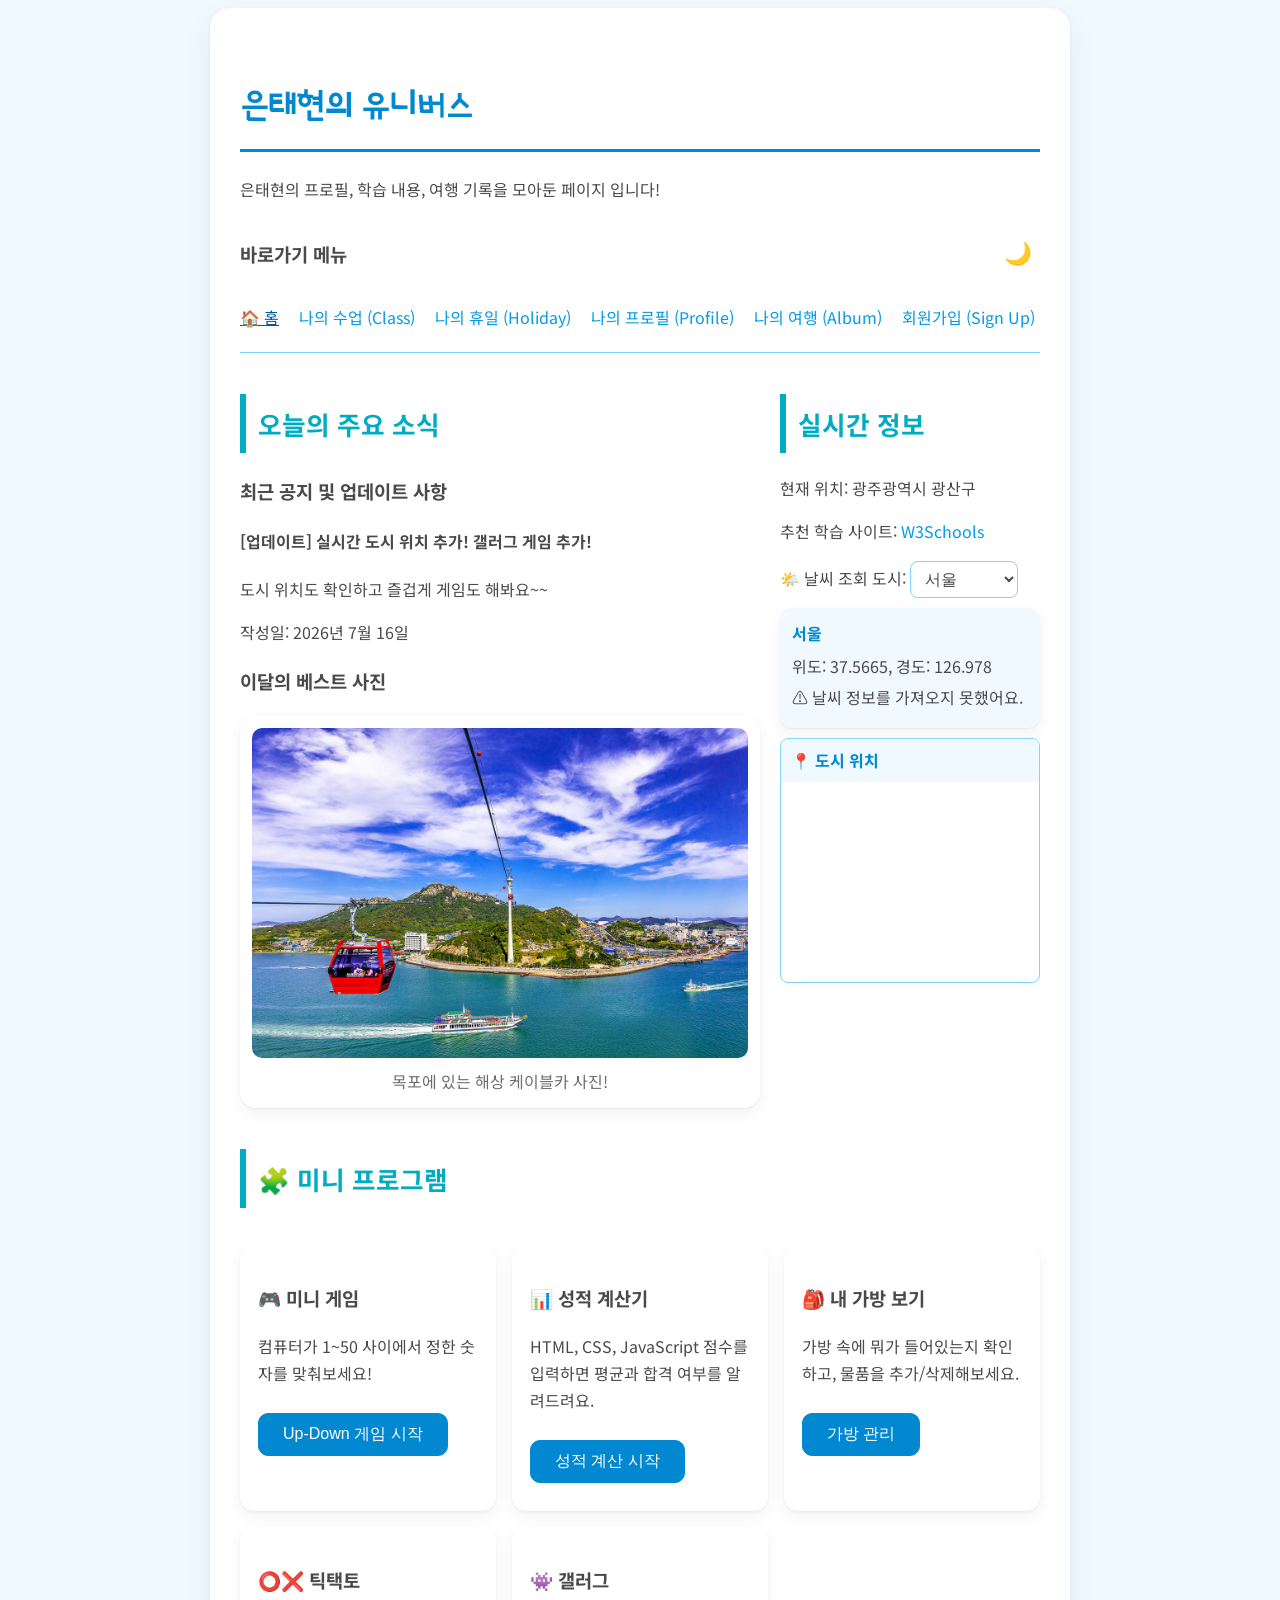
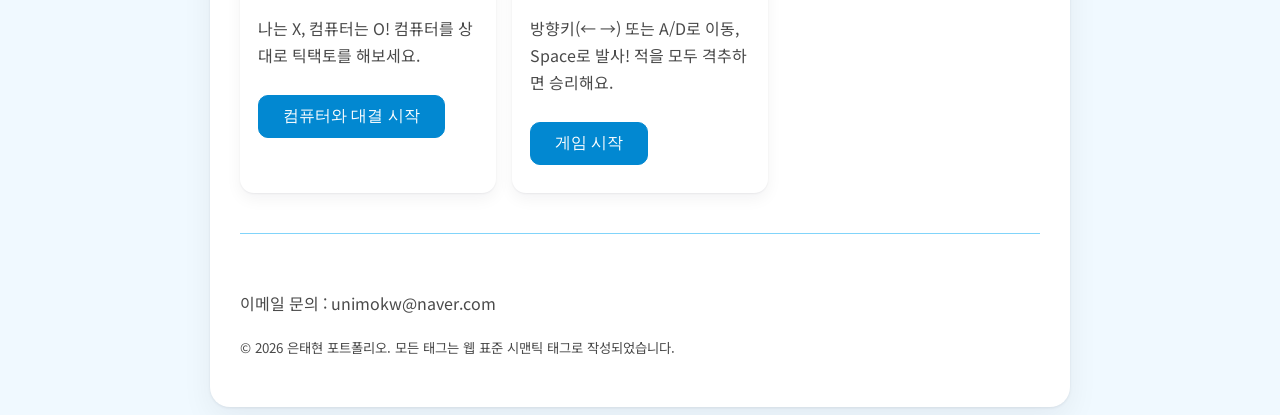
==== commit 00b267ef: "0716 과제 - 갤러그 게임 및 실시간 도시 지도 추가 / CSS 스타일 수정" ====
--- a/html/index.html
+++ b/html/index.html
@@ -38,9 +38,9 @@
                     <section>
                         <h3>최근 공지 및 업데이트 사항</h3>
                         <article>
-                            <h4>[업데이트] 여행 앨범에 동영상 추가! 많은 관심 부탁드려요</h4>
-                            <p>목포에 있는 해상 케이블카의 기가막힌 절경!</p>
-                            <p>작성일: <time datetime="2026-07-15">2026년 7월 15일</time></p>
+                            <h4>[업데이트] 실시간 도시 위치 추가! 갤러그 게임 추가! </h4>
+                            <p>도시 위치도 확인하고 즐겁게 게임도 해봐요~~</p>
+                            <p>작성일: <time datetime="2026-07-16">2026년 7월 16일</time></p>
                         </article>
                     </section>
 
@@ -78,6 +78,11 @@
                     </select>
 
                     <div id="weather-box"></div>
+
+                    <div class="map-frame">
+                        <p class="map-title">📍 도시 위치</p>
+                        <iframe id="city-map" title="선택한 도시 지도" loading="lazy" referrerpolicy="no-referrer-when-downgrade"></iframe>
+                    </div>
                 </div>
                 </aside>
 
@@ -107,6 +112,12 @@
                         <p>나는 X, 컴퓨터는 O! 컴퓨터를 상대로 틱택토를 해보세요.</p>
                         <button type="button" class="btn-submit" onclick="playTicTacToe()">컴퓨터와 대결 시작</button>
                     </section>
+
+                    <section>
+                        <h3>👾 갤러그</h3>
+                        <p>방향키(← →) 또는 A/D로 이동, Space로 발사! 적을 모두 격추하면 승리해요.</p>
+                        <button type="button" class="btn-submit" onclick="startGalaga()">게임 시작</button>
+                    </section>
                 </section>
                 <hr>
 
@@ -115,11 +126,20 @@
                     <p><small>© 2026 은태현 포트폴리오. 모든 태그는 웹 표준 시맨틱 태그로 작성되었습니다.</small></p>
                 </footer>
             </div>
+
+            <!-- 갤러그 팝업: 평소엔 [hidden] 속성 때문에 화면에 안 보이다가, "게임 시작" 버튼을 누르면 JS가 이 속성을 떼서 화면에 나타남 -->
+            <div id="galaga-modal" class="game-modal" hidden>
+                <div class="game-modal-content">
+                    <button type="button" class="game-modal-close" onclick="closeGalaga()" aria-label="게임 닫기">✕</button>
+                    <canvas id="galaga-canvas" class="galaga-canvas" width="320" height="420">캔버스를 지원하지 않는 브라우저입니다.</canvas>
+                </div>
+            </div>
         </div>
         <script src="../script/upDown.js"></script>
         <script src="../script/grade.js"></script>
         <script src="../script/bag.js"></script>
         <script src="../script/ticTacToe.js"></script>
+        <script src="../script/galaga.js"></script>
         <script type="module" src="../script/realtimeInfo.js"></script>
         <script src="../script/themeToggle.js"></script>
     </body>
--- a/css/style.css
+++ b/css/style.css
@@ -1,5 +1,10 @@
-/* 구글 폰트 서버에서 Poor Story(손글씨 느낌 폰트)를 불러옴. @import는 파일 맨 위에 있어야 적용됨. */
+/*
+    구글 폰트 서버에서 폰트 2종을 불러옴. @import는 파일 맨 위에 있어야 적용됨.
+    Poor Story(손글씨 느낌)는 .hero-title 시그니처 타이틀 전용으로만 쓰고,
+    본문 전반은 가독성 좋은 Noto Sans KR로 통일함.
+*/
 @import url('https://fonts.googleapis.com/css2?family=Poor+Story&display=swap');
+@import url('https://fonts.googleapis.com/css2?family=Noto+Sans+KR:wght@400;500;700&display=swap');
 
 /* =========================================
    [CSS Variables] 색상 팔레트
@@ -79,7 +84,7 @@
     line-height는 줄간격(font-size 배수) - 키우면 문단이 여유롭게, 줄이면 촘촘해짐.
 */
 body {
-    font-family: 'Poor Story', cursive;
+    font-family: 'Noto Sans KR', sans-serif;
     line-height: 1.7;
     color: var(--color-text);
     background-color: var(--color-bg);
@@ -103,6 +108,17 @@
     font-size: 1.6rem;
     padding: 8px 0 8px 12px;
     border-left: 6px solid var(--color-secondary);
+}
+
+/*
+    hr: 지금까지 별도 규칙이 없어서 브라우저 기본 스타일(테두리 입체 음영 효과)에만 의존했음.
+    기본 스타일은 브라우저/줌 배율에 따라 두께나 색 톤이 미묘하게 달라 보일 수 있어서,
+    모든 페이지에서 완전히 똑같이 보이도록 border를 지우고 border-top 한 줄로 직접 그림.
+*/
+hr {
+    border: none;
+    border-top: 1px solid var(--color-border);
+    margin: 20px 0;
 }
 
 /*
@@ -137,7 +153,8 @@
     margin: 0 auto;
     padding: 30px;
     background-color: var(--color-white);
-    border: 1px solid var(--color-accent-light);
+    border-radius: 20px;
+    box-shadow: 0 1px 3px rgba(15, 23, 42, 0.08), 0 12px 32px rgba(15, 23, 42, 0.06);
 }
 
 /*
@@ -211,6 +228,7 @@
     background-color: var(--color-white);
     color: var(--color-text);
     max-width: 100%;
+    border-radius: 8px;
 }
 
 .form-input:focus,
@@ -231,6 +249,7 @@
     padding: 16px 20px;
     margin: 16px 0;
     background-color: var(--color-bg-soft);
+    border-radius: 12px;
 }
 
 legend {
@@ -252,6 +271,7 @@
     padding: 10px 24px;
     font-size: 1rem;
     margin: 10px 8px 10px 0;
+    border-radius: 10px;
 }
 
 .btn-submit:hover {
@@ -266,6 +286,7 @@
     padding: 10px 24px;
     font-size: 1rem;
     margin: 10px 8px;
+    border-radius: 10px;
 }
 
 .btn-reset:hover {
@@ -291,9 +312,14 @@
     padding: 0;
 }
 
-/* 지금 보고 있는 페이지의 nav 링크만 aria-current="page"가 붙어있어서, 이 링크를 다른 링크와 다르게 강조함 */
+/*
+    지금 보고 있는 페이지의 nav 링크만 aria-current="page"가 붙어있어서, 이 링크를 다르게 강조함.
+    font-weight: bold를 쓰면 글자 자체가 넓어져서(특히 한글 굵은 글씨는 폭 차이가 꽤 큼) 페이지마다
+    "어떤 링크가 굵어지는지"에 따라 nav 한 줄의 전체 폭이 달라지고, 그 폭이 넘치는 페이지에서만
+    마지막 링크가 다음 줄로 밀려나는 문제가 생겼음. 그래서 폭에 영향 없는 underline + color로만 강조함.
+*/
 nav a[aria-current="page"] {
-    font-weight: bold;
+    color: var(--color-primary-dark);
     text-decoration: underline;
 }
 
@@ -566,7 +592,57 @@
 }
 
 .hero-title {
+    font-family: 'Poor Story', cursive;
     animation: fadeInDown 0.8s ease-out forwards;
+}
+
+/*
+    "이달의 베스트 사진" figure를 카드처럼 감쌈. figure 자체에 배경/패딩/그림자를 줘서 하나의 액자처럼 보이게 하고,
+    img는 width: 100%로 액자 폭에 꽉 차게 늘린 뒤(HTML의 width="300" 고정값을 덮어씀) border-radius로
+    사진 자체 모서리도 둥글림. figcaption은 사진 아래 캡션 위치를 가운데 정렬하고 살짝 연한 색으로 톤다운함.
+*/
+figure {
+    margin: 0;
+    padding: 12px;
+    background-color: var(--color-white);
+    border-radius: 16px;
+    box-shadow: 0 1px 2px rgba(15, 23, 42, 0.06), 0 6px 16px rgba(15, 23, 42, 0.05);
+}
+
+figure img {
+    display: block;
+    width: 100%;
+    height: auto;
+    border-radius: 10px;
+}
+
+figcaption {
+    margin-top: 10px;
+    text-align: center;
+    color: var(--color-text);
+    opacity: 0.8;
+}
+
+/*
+    미니 프로그램 섹션을 Grid로 바꿔서 카드가 줄글로 쌓이는 대신 반응형 바둑판으로 배치되게 함.
+    auto-fit + minmax(220px, 1fr)는 "칸 하나가 최소 220px은 되게, 남는 공간만큼 칸 수를 자동으로 늘려라"는 뜻이라
+    화면 폭에 따라 카드가 몇 개씩 한 줄에 들어갈지 CSS가 알아서 정함.
+*/
+.mini-apps {
+    display: grid;
+    grid-template-columns: repeat(auto-fit, minmax(220px, 1fr));
+    gap: 16px;
+}
+
+.mini-apps h2 {
+    grid-column: 1 / -1;
+}
+
+.mini-apps section {
+    background-color: var(--color-white);
+    border-radius: 14px;
+    box-shadow: 0 1px 2px rgba(15, 23, 42, 0.06), 0 6px 16px rgba(15, 23, 42, 0.05);
+    padding: 18px;
 }
 
 /* index.html 전용: 도시별 날씨(위경도) 조회 위젯. select 아래 여백을 주고, 결과 박스는 카드처럼 꾸밈 */
@@ -577,8 +653,9 @@
 #weather-box {
     margin-top: 10px;
     padding: 12px;
-    border: 1px solid var(--color-border);
     background-color: var(--color-bg);
+    border-radius: 12px;
+    box-shadow: 0 1px 2px rgba(15, 23, 42, 0.06), 0 6px 16px rgba(15, 23, 42, 0.05);
 }
 
 #weather-box h4 {
@@ -589,3 +666,95 @@
 #weather-box p {
     margin: 4px 0;
 }
+
+/*
+    index.html 전용: 선택한 도시 위치를 보여주는 작은 지도(OpenStreetMap 임베드).
+    .map-frame에 overflow: hidden을 주면, 안에 있는 iframe이 사각형이어도 부모의 둥근 테두리 밖으로
+    삐져나오지 않고 부모 모양대로 잘려서 카드처럼 보임(iframe 자체엔 border-radius가 적용 안 되므로 이 트릭이 필요함).
+*/
+.map-frame {
+    margin-top: 10px;
+    border: 1px solid var(--color-border);
+    border-radius: 8px;
+    overflow: hidden;
+}
+
+/*
+    지도 위쪽에 얹히는 작은 타이틀 바. #weather-box h4(도시 이름)와 같은 색/굵기를 줘서
+    "같은 정보 블록"이라는 느낌으로 통일시킴.
+*/
+.map-title {
+    margin: 0;
+    padding: 8px 10px;
+    background-color: var(--color-bg);
+    color: var(--color-primary);
+    font-weight: bold;
+}
+
+#city-map {
+    display: block;
+    width: 100%;
+    height: 200px;
+    border: 0;
+}
+
+/*
+    index.html 전용: 갤러그 미니게임 캔버스. 캔버스 내부(어두운 우주 배경, 우주선, 총알, 적)는
+    script/galaga.js에서 ctx.fillRect 등으로 직접 그리므로, 여기서는 카드 안에서 캔버스가
+    붕 떠 보이지 않도록 가운데 정렬하고 기존 카드 톤에 맞는 테두리만 살짝 둘러줌.
+*/
+.galaga-canvas {
+    display: block;
+    margin: 0 auto;
+    max-width: 100%;
+    border: 1px solid var(--color-border);
+    border-radius: 8px;
+}
+
+/*
+    갤러그를 화면 전체를 덮는 팝업으로 띄움. position: fixed + inset: 0으로 뷰포트 전체를 차지하는
+    반투명 검은 배경을 깔고, display: flex + center 정렬로 안의 카드를 항상 화면 정중앙에 둠.
+    [hidden] 속성이 있으면 브라우저가 자동으로 display: none 처리하므로, 평소엔 이 규칙 자체가 아예 안 먹힘.
+*/
+.game-modal {
+    position: fixed;
+    inset: 0;
+    background-color: rgba(0, 0, 0, 0.6);
+    display: flex;
+    align-items: center;
+    justify-content: center;
+    z-index: 1000;
+}
+
+/*
+    [hidden] 속성은 브라우저 기본 스타일로 display: none을 주는데, 그 기본 스타일은 우선순위가 낮아서
+    바로 위 .game-modal { display: flex; } 규칙에 그냥 덮어써져 버림(그래서 hidden이 붙어있어도 계속 보였음).
+    .game-modal[hidden]처럼 클래스+속성을 함께 쓰면 우선순위가 .game-modal 단독보다 높아져서
+    hidden일 때는 확실히 display: none이 이기게 됨.
+*/
+.game-modal[hidden] {
+    display: none;
+}
+
+.game-modal-content {
+    position: relative;
+    background-color: var(--color-white);
+    padding: 24px;
+    border-radius: 16px;
+    box-shadow: 0 20px 50px rgba(0, 0, 0, 0.35);
+}
+
+.game-modal-close {
+    position: absolute;
+    top: 8px;
+    right: 8px;
+    width: 28px;
+    height: 28px;
+    border: none;
+    border-radius: 50%;
+    background-color: var(--color-bg);
+    color: var(--color-text);
+    font-size: 1rem;
+    line-height: 1;
+    cursor: pointer;
+}
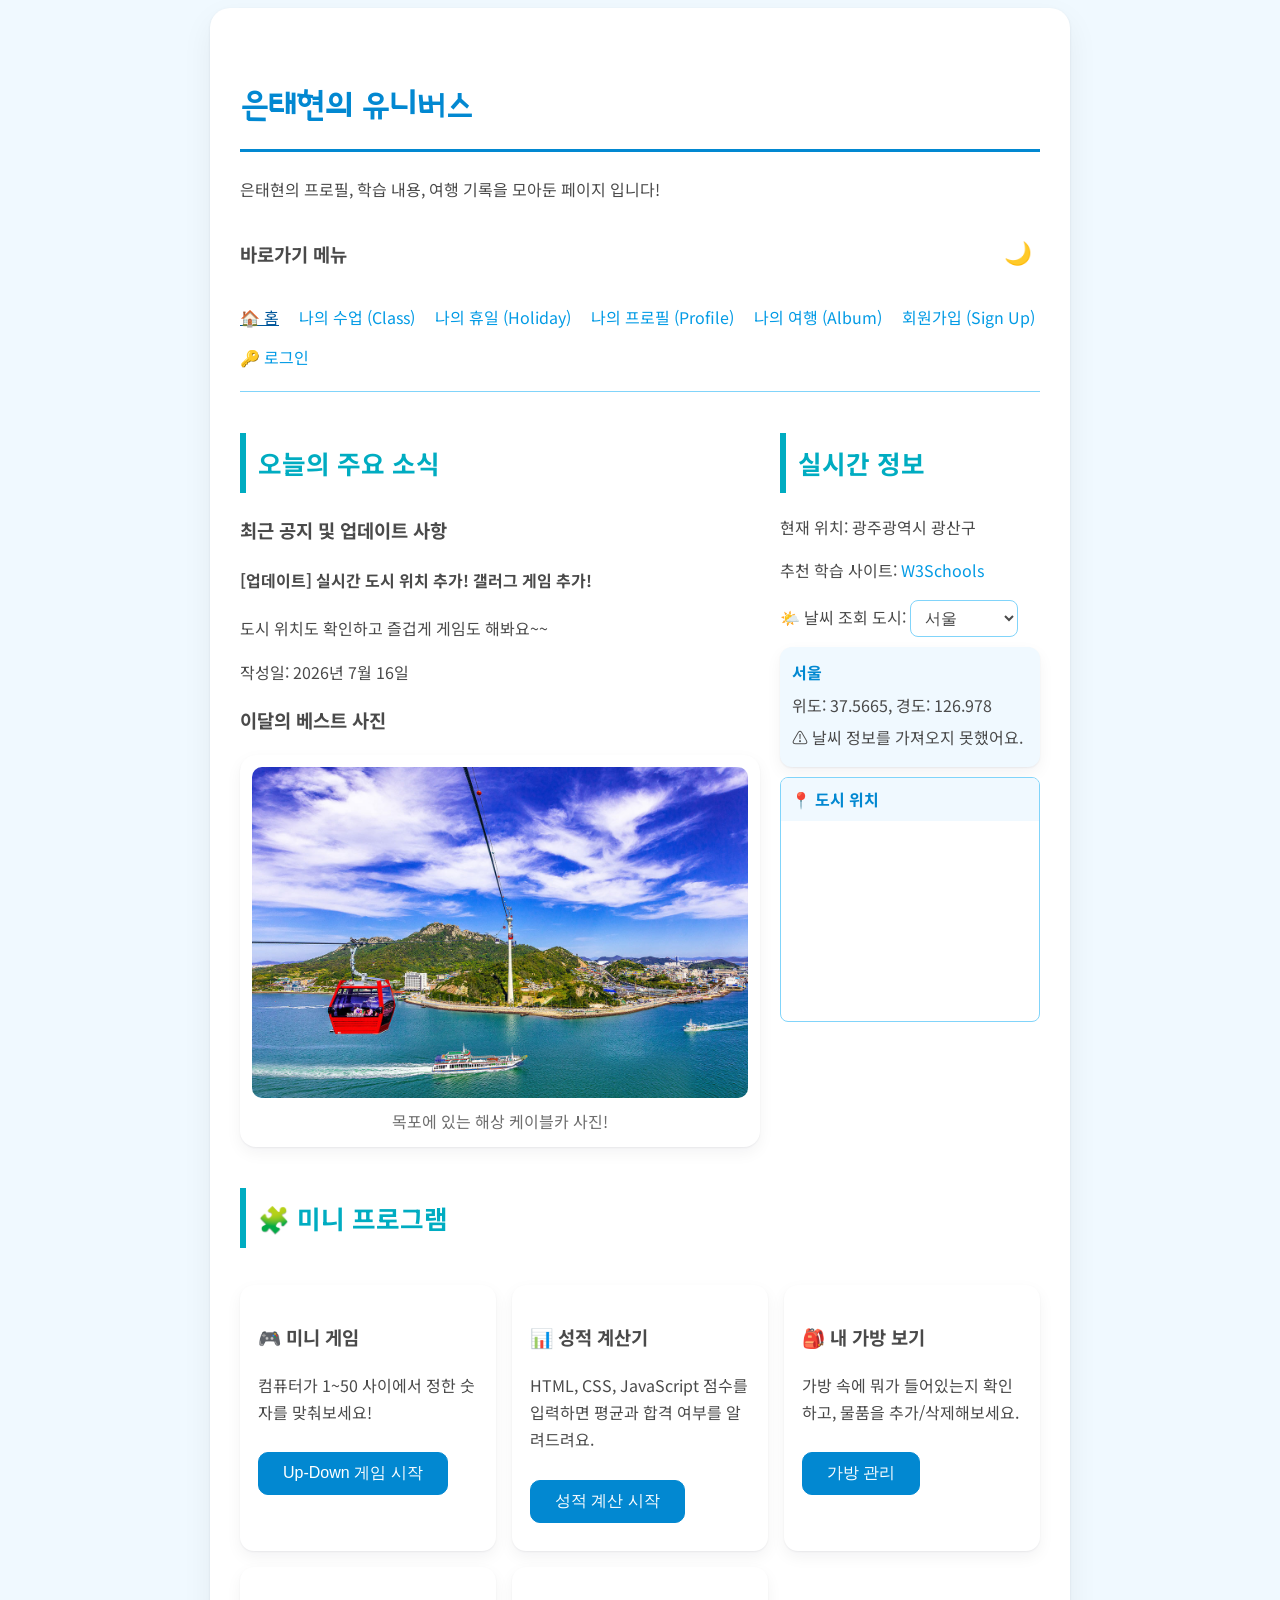
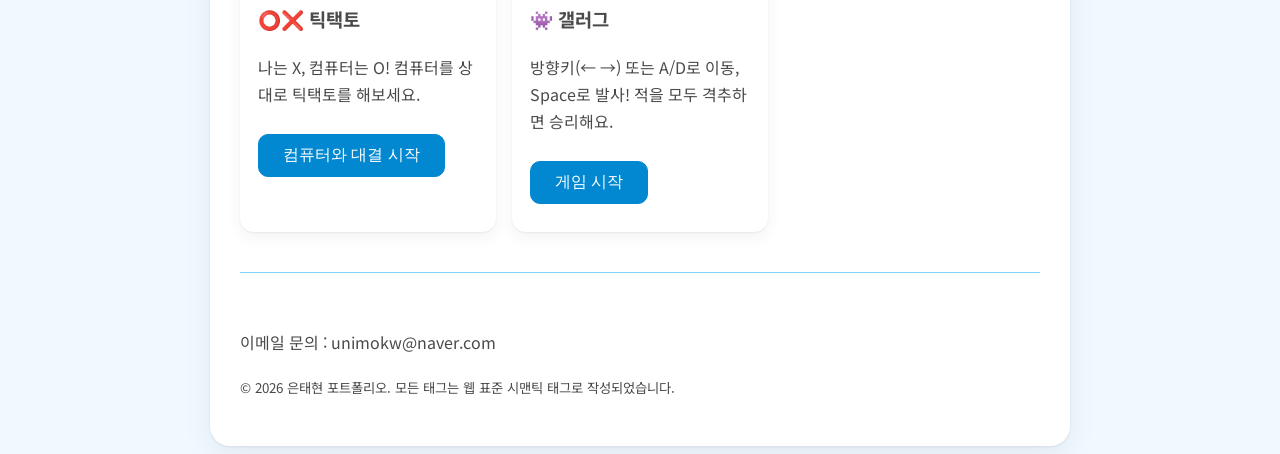
==== commit 41a881f4: "0718 과제 - 로그인/로그아웃/마이페이지 로컬 스토리지 구현" ====
--- a/html/index.html
+++ b/html/index.html
@@ -17,7 +17,10 @@
             <nav>
                 <div class="nav-top">
                     <h3>바로가기 메뉴</h3>
-                    <button type="button" id="theme-toggle" class="theme-toggle-btn" aria-label="다크모드 전환">🌙</button>
+                    <div class="nav-top-right">
+                        <span id="auth-status" class="auth-status"></span>
+                        <button type="button" id="theme-toggle" class="theme-toggle-btn" aria-label="다크모드 전환">🌙</button>
+                    </div>
                 </div>
                 <ul>
                     <li><a href="index.html" aria-current="page">🏠 홈</a></li>
@@ -26,6 +29,7 @@
                     <li><a href="myProfile.html">나의 프로필 (Profile)</a></li>
                     <li><a href="myTrip.html">나의 여행 (Album)</a></li>
                     <li><a href="signUp.html">회원가입 (Sign Up)</a></li>
+                    <li id="nav-login-item"><a href="login.html">🔑 로그인</a></li>
                 </ul>
             </nav>
 
@@ -142,5 +146,6 @@
         <script src="../script/galaga.js"></script>
         <script type="module" src="../script/realtimeInfo.js"></script>
         <script src="../script/themeToggle.js"></script>
+        <script src="../script/auth.js"></script>
     </body>
 </html>
--- a/css/style.css
+++ b/css/style.css
@@ -30,6 +30,8 @@
     --color-border: #81d4fa;
     --color-border-light: #e1f5fe;
     --color-accent-light: #b3e5fc;
+    --color-error: #e53935;
+    --color-success: #2e7d32;
 }
 
 /*
@@ -57,6 +59,8 @@
         --color-border: #35505c;
         --color-border-light: #24333c;
         --color-accent-light: #2c4653;
+        --color-error: #ef5350;
+        --color-success: #66bb6a;
     }
 }
 
@@ -72,6 +76,8 @@
     --color-border: #35505c;
     --color-border-light: #24333c;
     --color-accent-light: #2c4653;
+    --color-error: #ef5350;
+    --color-success: #66bb6a;
 }
 
 /* =========================================
@@ -331,6 +337,48 @@
     display: flex;
     justify-content: space-between;
     align-items: center;
+}
+
+/* nav-top 오른쪽 끝에 로그인 상태(#auth-status)와 다크모드 토글을 나란히 묶는 컨테이너 */
+.nav-top-right {
+    display: flex;
+    align-items: center;
+    gap: 10px;
+}
+
+.auth-status {
+    display: flex;
+    align-items: center;
+    gap: 8px;
+    font-size: 0.9rem;
+}
+
+.auth-logout-btn {
+    background: none;
+    border: 1px solid var(--color-border);
+    border-radius: 8px;
+    color: var(--color-text);
+    padding: 4px 10px;
+    font-size: 0.85rem;
+    cursor: pointer;
+}
+
+.auth-logout-btn:hover {
+    background-color: var(--color-bg);
+}
+
+/* signUp.html/login.html 공통: 입력 검증 실패 시 보여주는 에러 문구 */
+.form-error {
+    color: var(--color-error);
+    font-size: 0.9rem;
+    margin-top: 4px;
+}
+
+/* myPage.html 전용: 정보 저장 성공 시 보여주는 문구 */
+.form-success {
+    color: var(--color-success);
+    font-size: 0.9rem;
+    margin-top: 4px;
 }
 
 /*
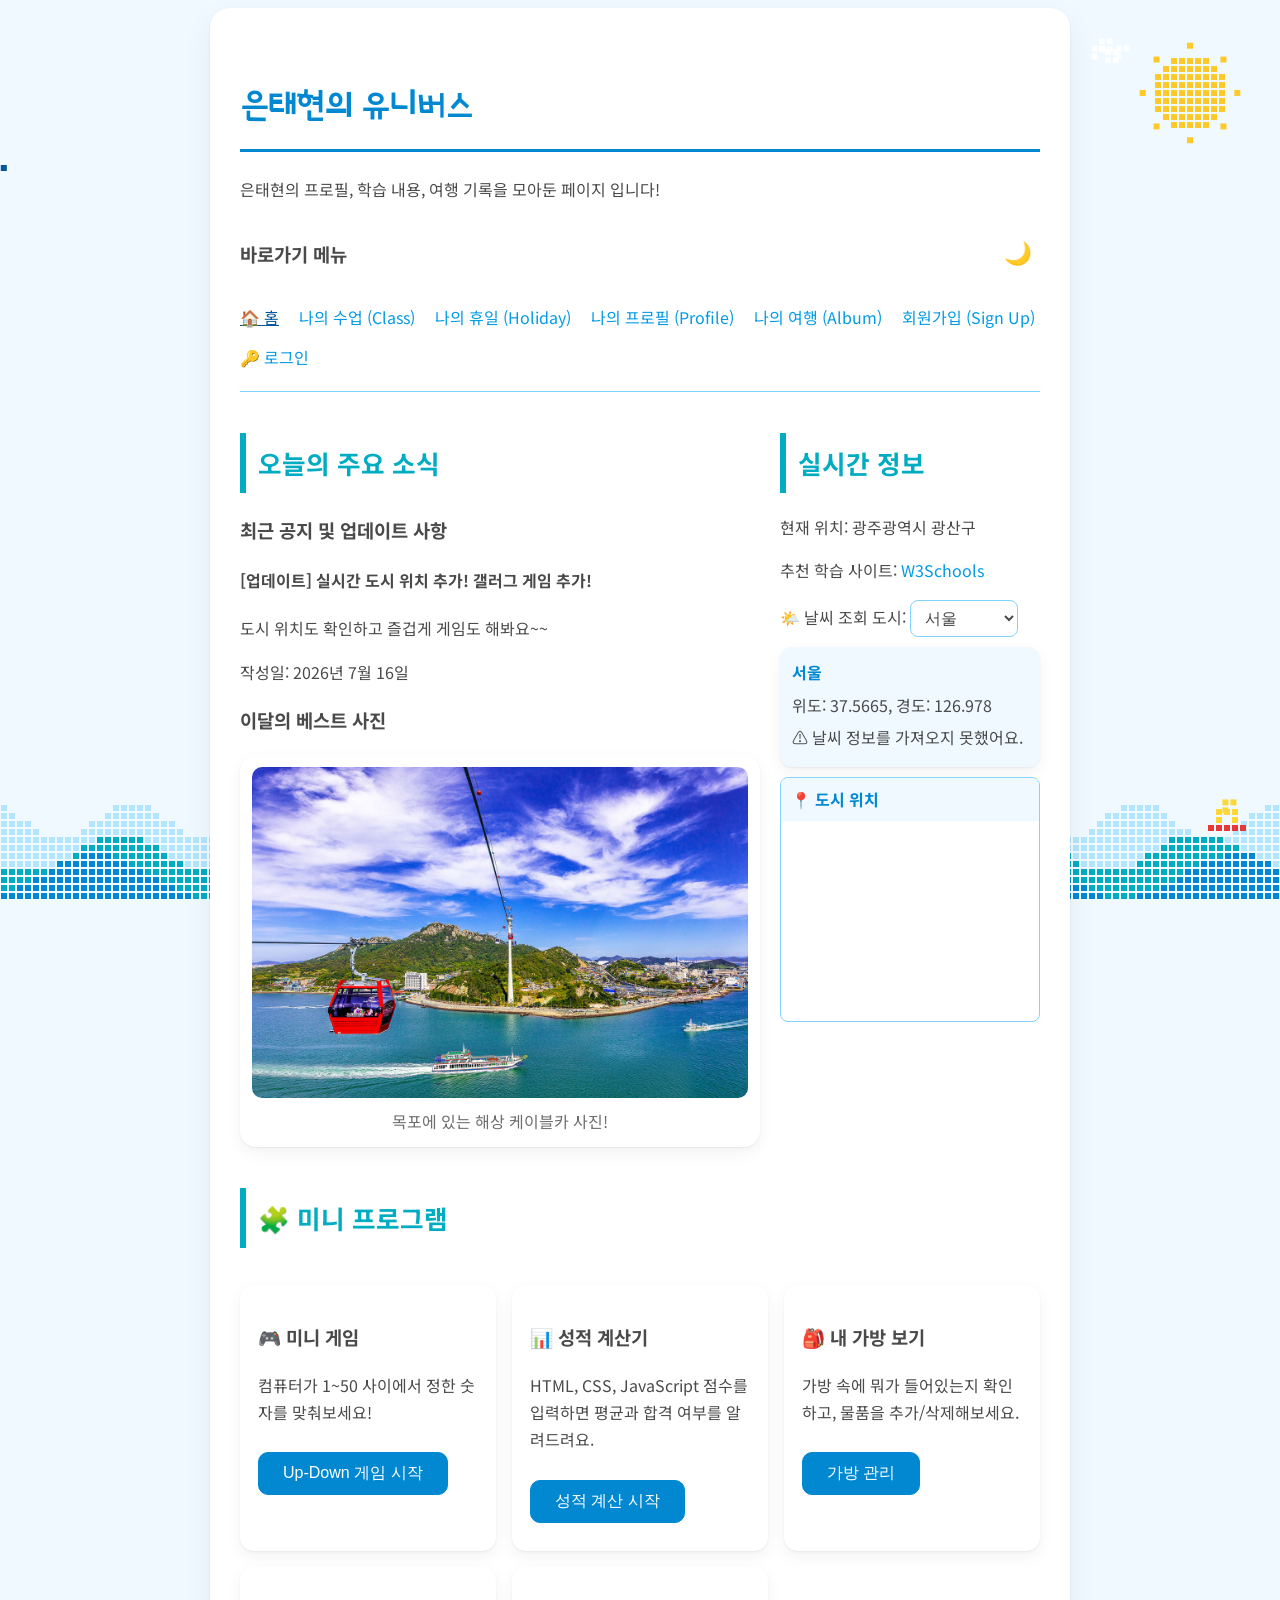
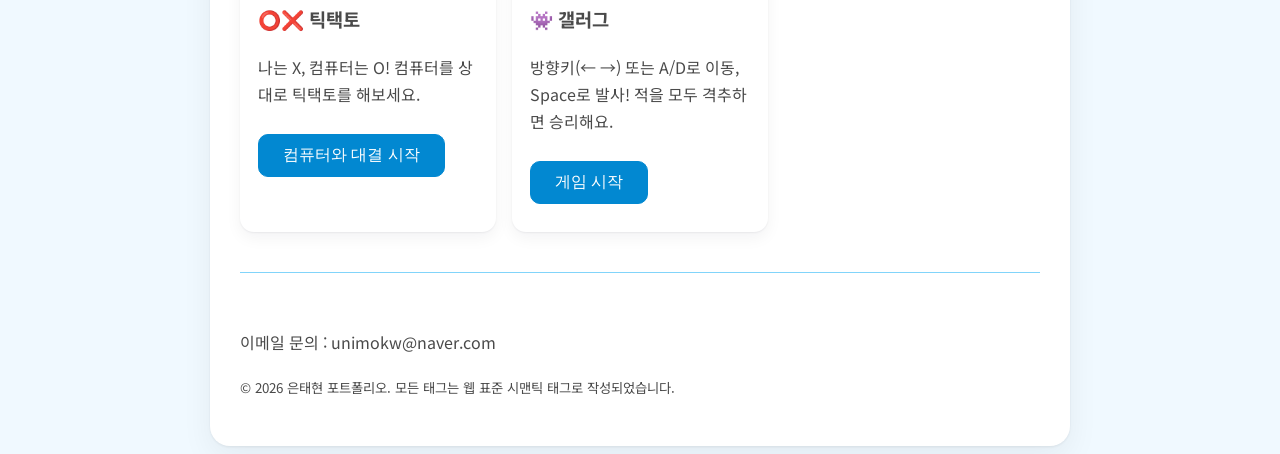
==== commit f824da65: "0718 과제 - 도트 배경 추가 (해/달, 구름, 파도, 서핑, 비행기)" ====
--- a/html/index.html
+++ b/html/index.html
@@ -147,5 +147,6 @@
         <script type="module" src="../script/realtimeInfo.js"></script>
         <script src="../script/themeToggle.js"></script>
         <script src="../script/auth.js"></script>
+        <script src="../script/waveBackground.js"></script>
     </body>
 </html>
--- a/css/style.css
+++ b/css/style.css
@@ -32,6 +32,10 @@
     --color-accent-light: #b3e5fc;
     --color-error: #e53935;
     --color-success: #2e7d32;
+    --color-sun: #ffca28;
+    --color-cloud: #ffffff;
+    --color-surfer-suit: #fdd835;
+    --color-surfer-board: #e53935;
 }
 
 /*
@@ -61,6 +65,10 @@
         --color-accent-light: #2c4653;
         --color-error: #ef5350;
         --color-success: #66bb6a;
+        --color-sun: #c5cae9;
+        --color-cloud: #46586a;
+        --color-surfer-suit: #ffe082;
+        --color-surfer-board: #ff6b6b;
     }
 }
 
@@ -78,6 +86,10 @@
     --color-accent-light: #2c4653;
     --color-error: #ef5350;
     --color-success: #66bb6a;
+    --color-sun: #c5cae9;
+    --color-cloud: #46586a;
+    --color-surfer-suit: #ffe082;
+    --color-surfer-board: #ff6b6b;
 }
 
 /* =========================================
@@ -790,6 +802,21 @@
     padding: 24px;
     border-radius: 16px;
     box-shadow: 0 20px 50px rgba(0, 0, 0, 0.35);
+}
+
+/*
+    모든 페이지 뒤에 깔리는 도트 하늘+파도 배경(script/waveBackground.js가 body에 직접 삽입하는 캔버스).
+    position: fixed + inset: 0으로 뷰포트 전체를 고정 배경으로 덮어서(위쪽엔 해/구름, 아래쪽엔 파도)
+    스크롤해도 항상 같은 자리에 붙어있고, z-index: -1로 .container(카드)보다 뒤에 깔림. 카드가 불투명해서
+    카드 폭(800px) 바깥쪽 좌우 여백에서만 보이는 건 어쩔 수 없는 트레이드오프임(카드가 화면 중앙을 가리기 때문).
+*/
+#wave-background {
+    position: fixed;
+    inset: 0;
+    width: 100vw;
+    height: 100vh;
+    z-index: -1;
+    pointer-events: none;
 }
 
 .game-modal-close {
